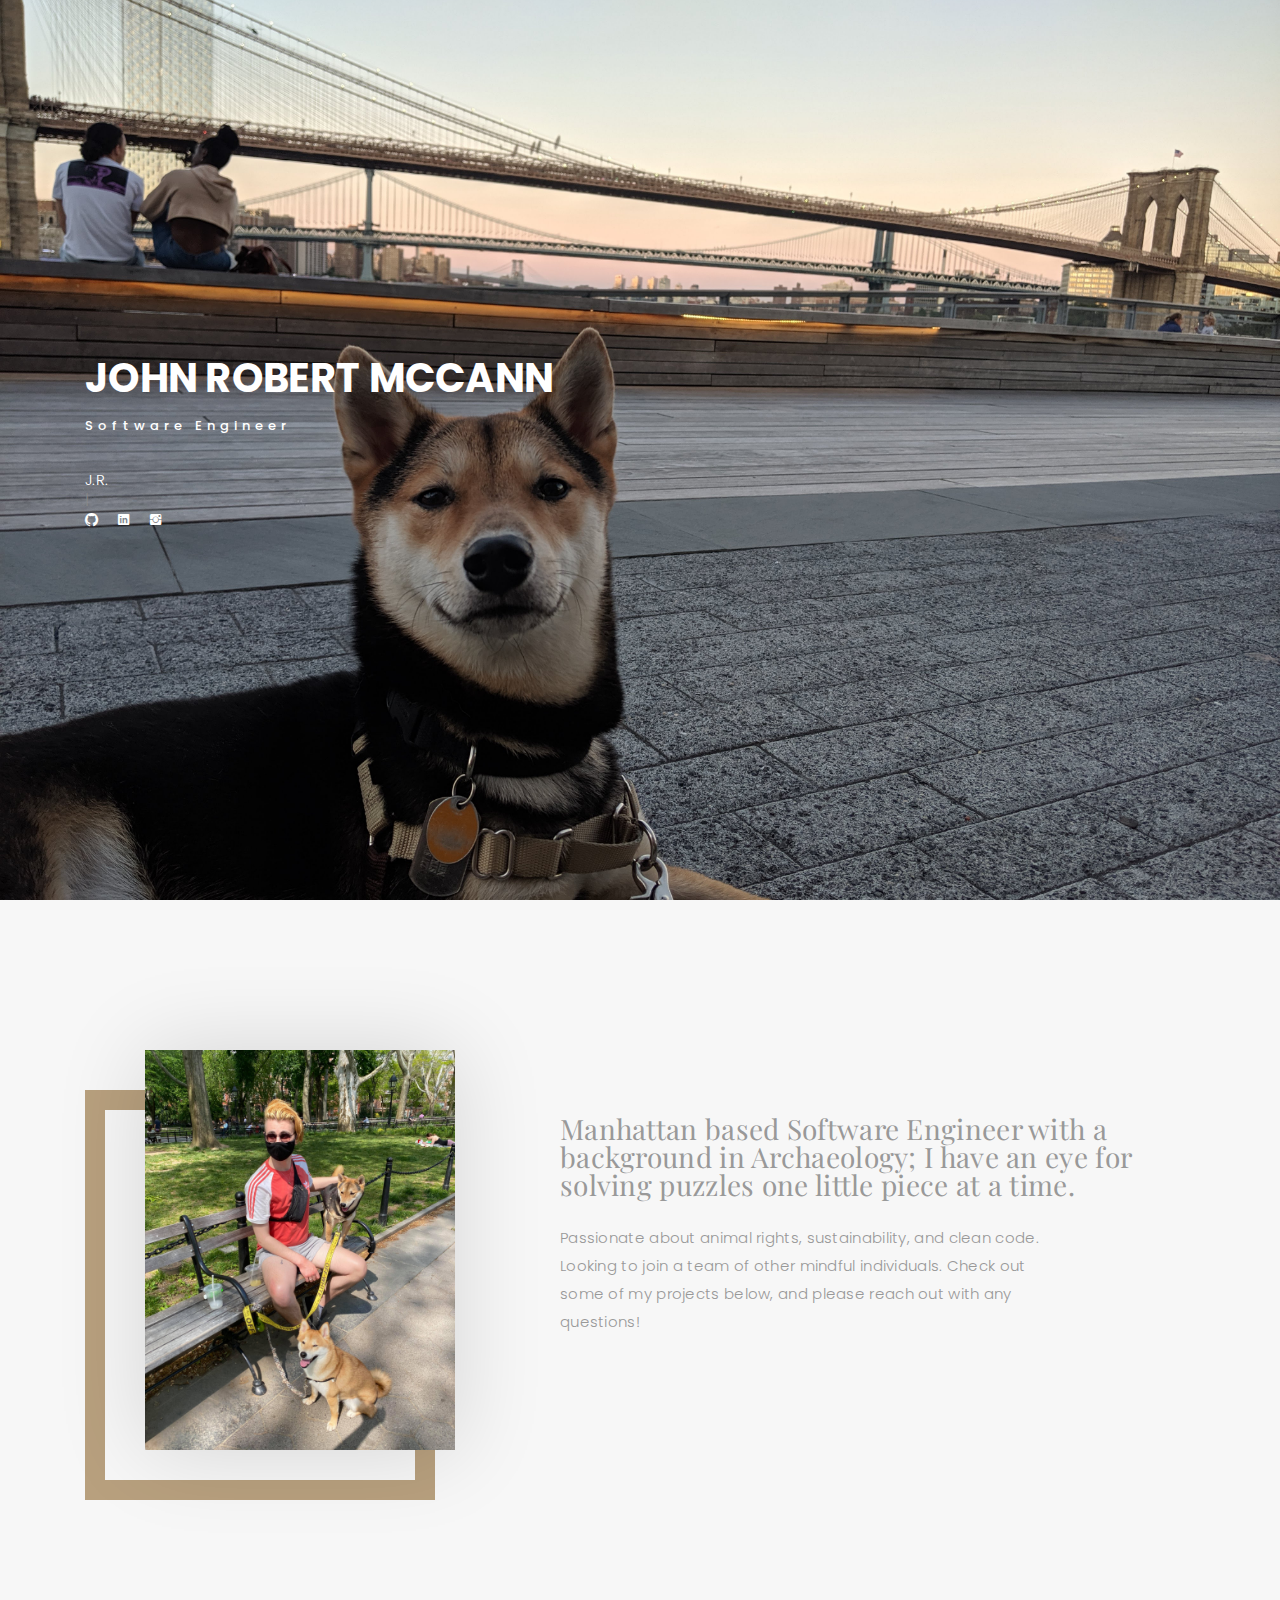
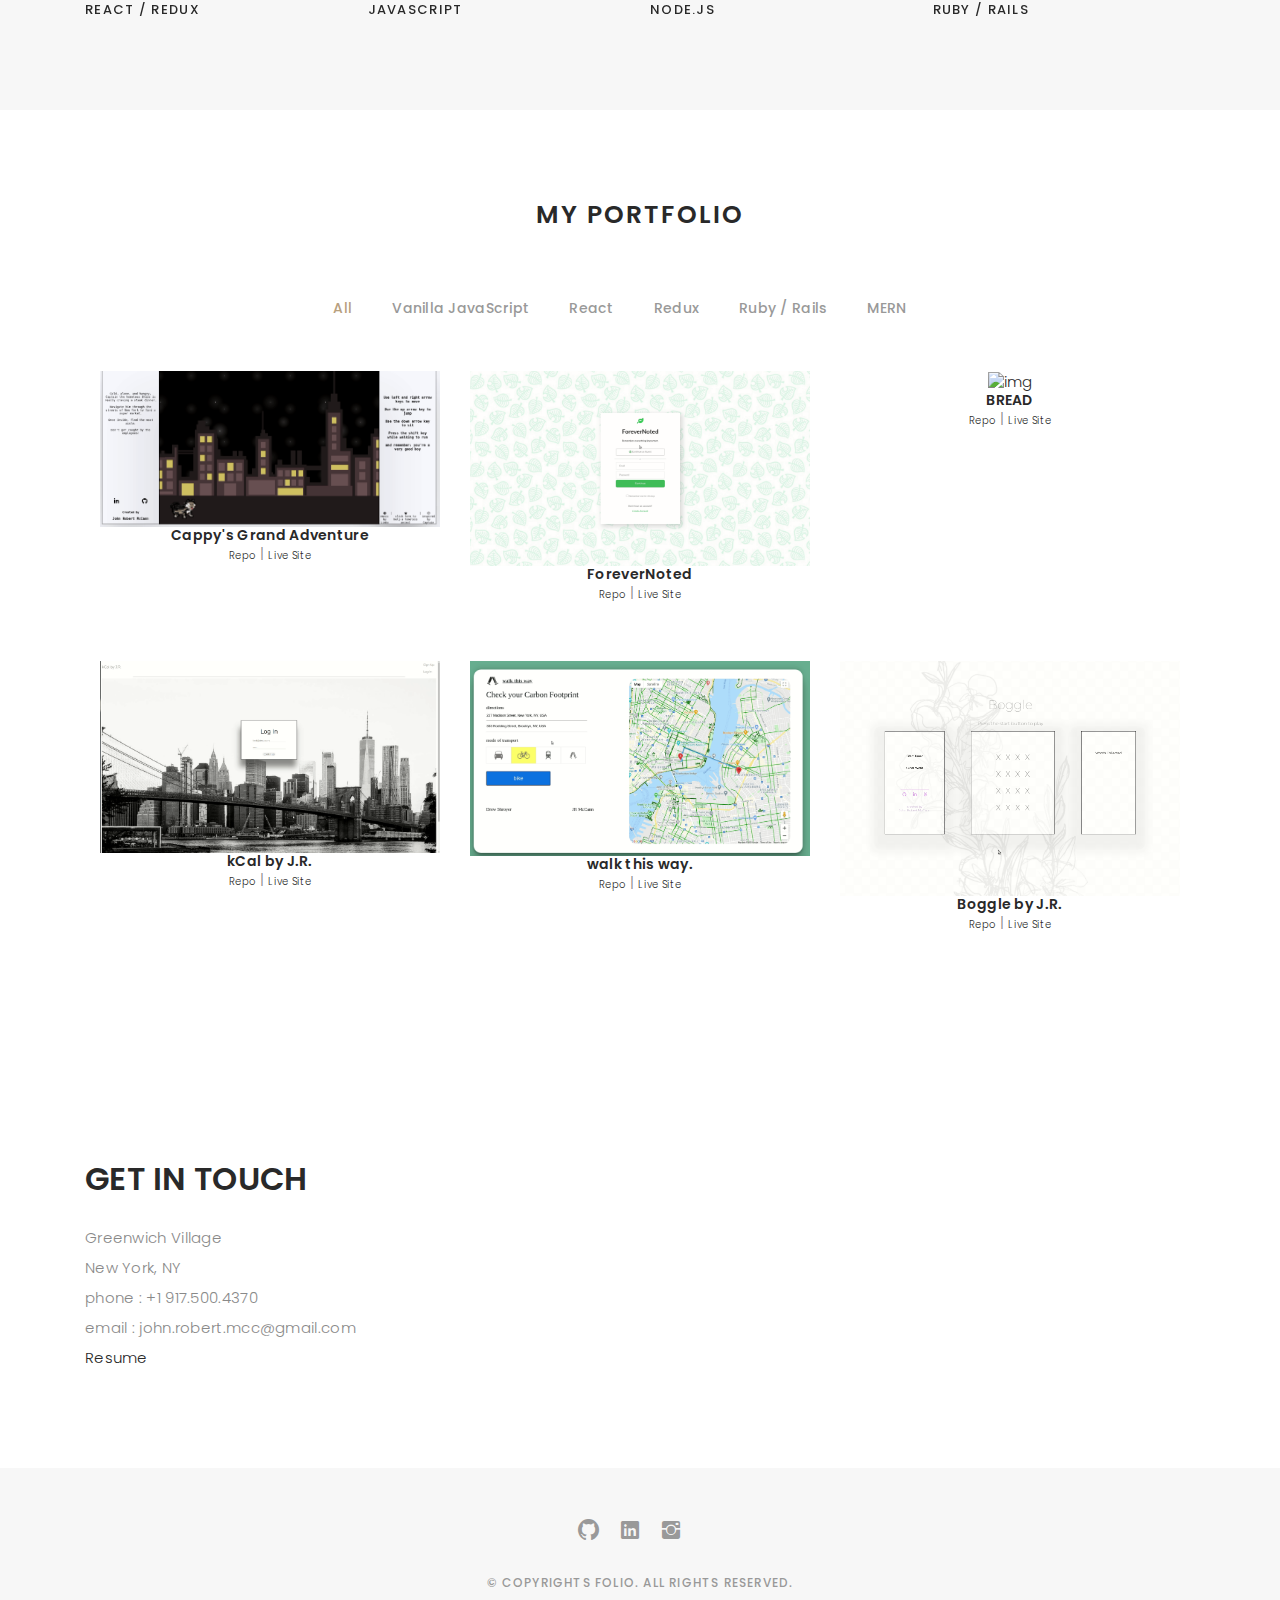
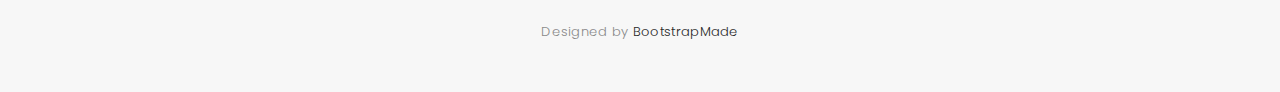
==== index.html @ af9687c6 "new resume again" ====
<!DOCTYPE html>
<html lang="en">

<head>
  <!-- meta -->
  <meta charset="utf-8">
  <meta content="width=device-width, initial-scale=1.0" name="viewport">

  <title>J.R. McCann</title>
  <meta content="Manhattan based, Full Stack Engineer with a background in archaeology" name="description">
  <meta content="John Robert McCann" name="title">

  <!-- Google Fonts -->
  <link href="https://fonts.googleapis.com/css?family=Poppins:300,300i,400,400i,500,500i,600,600i,700,700i|Playfair+Display:400,400i,700,700i,900,900i" rel="stylesheet">

  <!-- Bootstrap CSS File -->
  <link href="lib/bootstrap/css/bootstrap.min.css" rel="stylesheet">

  <!-- Libraries CSS Files -->
  <link href="lib/ionicons/css/ionicons.min.css" rel="stylesheet">
  <link href="lib/owlcarousel/assets/owl.carousel.min.css" rel="stylesheet">
  <link href="lib/magnific-popup/magnific-popup.css" rel="stylesheet">
  <link href="lib/hover/hover.min.css" rel="stylesheet">
  <script src="https://kit.fontawesome.com/92fff4274c.js" crossorigin="anonymous"></script>

  <!-- Main Stylesheet File -->
  <link href="css/style.css" rel="stylesheet">

  <!-- Responsive css -->
  <link href="css/responsive.css" rel="stylesheet">

  <!-- Favicon -->
  <link rel="shortcut icon" href="images/favicon-32x32.png">

  <!-- Global site tag (gtag.js) - Google Analytics -->
  <script async src="https://www.googletagmanager.com/gtag/js?id=G-4WLWGHV4LM"></script>
  <script>
    window.dataLayer = window.dataLayer || [];
    function gtag() { dataLayer.push(arguments); }
    gtag('js', new Date());

    gtag('config', 'G-4WLWGHV4LM');
  </script>

  <!-- =======================================================
    Theme Name: Folio
    Theme URL: https://bootstrapmade.com/folio-bootstrap-portfolio-template/
    Author: BootstrapMade.com
    Author URL: https://bootstrapmade.com
  ======================================================= -->
</head>

<body>

  <!-- start section navbar -->
  <nav id="main-nav">
    <div class="row">
      <div class="container">

        <div class="logo">
          <a href="index.html"><img src='images/biglogo.png' alt="logo"></a>
        </div>

        <div class="responsive"><i data-icon="m" class="ion-navicon-round"></i></div>

        <ul class="nav-menu list-unstyled">
          <li><a href="#header" class="smoothScroll">Home</a></li>
          <li><a href="#about" class="smoothScroll">About</a></li>
          <li><a href="#portfolio" class="smoothScroll">Portfolio</a></li>
          <!-- <li><a href="#journal" class="smoothScroll">Blog</a></li> -->
          <li><a href="#contact" class="smoothScroll">Contact</a></li>
        </ul>

      </div>
    </div>
  </nav>
  <!-- End section navbar -->


  <!-- start section header -->
  <div id="header" class="home">

    <div class="container">
      <div class="header-content">
        <h1>John Robert McCann </h1>
        <p>Software Engineer </p>
        <span class="typed"></span>

        <ul class="list-unstyled list-social">
          <li><a href="https://github.com/johnrobertmcc" target=_blank><i class="ionicons ion-social-github"></i></a></li>
          <li><a href="https://www.linkedin.com/in/jrmcc/" target='_blank'><i class="ionicons ion-social-linkedin"></i></a></li>
          <li><a href="https://angel.co/u/john-robert-mccann" target='_blank'><i class="fab fa-angellist"></i></a></li>
          <li><a href="https://www.instagram.com/john.robert.mcc/?hl=en" target='_blank'><i class="ion-social-instagram"></i></a></li>
        </ul>
      </div>
    </div>
  </div>
  <!-- End section header -->


  <!-- start section about us -->
  <div id="about" class="paddsection">
    <div class="container">
      <div class="row justify-content-between">

        <div class="col-lg-4 ">
          <div class="div-img-bg">
            <div class="about-img">
              <img src="images/me_dogs.jpg" class="img-responsive" alt="me">
            </div>
          </div>
        </div>

        <div class="col-lg-7">
          <div class="about-descr">

            <p class="p-heading">Manhattan based Software Engineer with a background in Archaeology; I have an eye for solving puzzles one little piece at a time.</p>
            <p class="separator">Passionate about animal rights, sustainability, and clean code. Looking to join a team of other mindful individuals. Check out some of my projects below, and please reach out with any questions! </p>

          </div>

        </div>
      </div>
    </div>
  </div>
  <!-- end section about us -->


  <!-- start section services -->
  <div id="services">
    <div class="container">

        <div class="services-carousel owl-theme">

          <div class="services-block">

            <i class="fab fa-react"></i>
            <span>React / Redux</span>

          </div>

          <div class="services-block">
          
            <i class="fab fa-js-square"></i>
            <span>JavaScript</span>
          
          </div>
          
          <div class="services-block">
            
            <i class="fab fa-node-js"></i>
            <span>node.js</span>
            
          </div>
          

          <div class="services-block">

            <i class="fas fa-gem"></i>
            <span>Ruby / Rails</span>

          </div>
          

          <div class="services-block">

            <i class="fab fa-html5"></i>
            <span>HTML5</span>

          </div>
          <div class="services-block">

            <i class="fab fa-css3"></i>
            <span>CSS3</span>

          </div>
          <div class="services-block">

            <i class="fas fa-database"></i>
            <span>SQL</span>

          </div>

        </div>

    </div>

  </div>
  <!-- end section services -->


  <!-- start section portfolio -->
  <div id="portfolio" class="text-center paddsection">

    <div class="container">
      <div class="section-title text-center">
        <h2>My Portfolio</h2>
      </div>
    </div>

    <div class="container">
      <div class="row">
        <div class="col-md-12">

          <div class="portfolio-list">

            <ul class="nav list-unstyled" id="portfolio-flters">
              <li class="filter filter-active" data-filter=".all">all</li>
              <li class="filter" data-filter=".javascript">Vanilla JavaScript</li>
              <li class="filter" data-filter=".react">React </li>
              <li class="filter" data-filter=".redux">Redux </li>
              <li class="filter" data-filter=".ruby">Ruby / Rails</li>
              <li class="filter" data-filter=".MERN">MERN</li>
            </ul>

          </div>

          <div class="portfolio-container">

            <div class="col-lg-4 col-md-6 portfolio-thumbnail all javascript">
              <a target='_blank' href="https://johnrobertmcc.github.io/Cappy-s-Grand-Adventure/">
                <img src="images/portfolio/meta-tag.gif" alt="img">
                <h4>Cappy's Grand Adventure</h4>
              </a>
                <a class="repo" target='_blank' href="https://github.com/johnrobertmcc/Cappy-s-Grand-Adventure">Repo</a> | <a class="repo" target='_blank' href="https://johnrobertmcc.github.io/Cappy-s-Grand-Adventure/">Live Site</a>
            </div>

            <div class="col-lg-4 col-md-6 portfolio-thumbnail all react redux ruby rails">
              <a target='_blank' href="https://forevernoted.herokuapp.com/#/">
                <img src="images/portfolio/new.gif"  alt="img">
                <h4>ForeverNoted</h4>
              </a>
                <a class="repo" target='_blank' href="https://github.com/johnrobertmcc/ForeverNoted">Repo</a> | <a target='_blank' class="repo" href="https://forevernoted.herokuapp.com/#/">Live Site</a>

            </div>

            <div class="col-lg-4 col-md-6 portfolio-thumbnail all MERN react">
              <a target='_blank' href="http://mongo-bread.herokuapp.com/">
                <img src="images/portfolio/bread.gif" alt="img">
                <h4>BREAD</h4>
              </a>
              <a target='_blank' class="repo" href="https://github.com/johnrobertmcc/bread">Repo</a> | <a class="repo" target='_blank' href="http://mongo-bread.herokuapp.com/">Live Site</a>

            </div>
            <div class="col-lg-4 col-md-6 portfolio-thumbnail all ruby react redux">
              <a target='_blank' href="http://kcalbyjr.herokuapp.com/">
                <img src="images/portfolio/kcal-intro.gif" alt="img">
                <h4>kCal by J.R.</h4>
              </a>
                <a target='_blank' class="repo" href=https://github.com/johnrobertmcc/kCal-by-J.R.>Repo</a> | <a class="repo" target='_blank' href="http://kcalbyjr.herokuapp.com/">Live Site</a>

            </div>
            <div class="col-lg-4 col-md-6 portfolio-thumbnail all react javascript">
              <a target='_blank' href="https://johnrobertmcc.github.io/walk-this-way/">
                <img src="images/portfolio/wtw2.gif" alt="img">
                <h4>walk this way.</h4>
              </a>
                <a target='_blank' class="repo" href="https://github.com/johnrobertmcc/walk-this-way">Repo</a> | <a class="repo" target='_blank' href="https://johnrobertmcc.github.io/walk-this-way/">Live Site</a>
            </div>

            <div class="col-lg-4 col-md-6 portfolio-thumbnail all react javascript">
              <a target='_blank' href="https://johnrobertmcc.github.io/boggle/">
                <img src="images/portfolio/boggle-demo2.gif" alt="img">
                <h4>Boggle by J.R.</h4>
              </a>
                <a target='_blank' class="repo" href="https://github.com/johnrobertmcc/boggle">Repo</a> | <a class="repo" target='_blank' href="https://johnrobertmcc.github.io/boggle/">Live Site</a>
            </div>

          </div>
        </div>
      </div>
    </div>

  </div>
  <!-- End section portfolio -->


  <!-- start section journal -->
  <!-- <div id="journal" class="text-left paddsection">

    <div class="container">
      <div class="section-title text-center">
        <h2>journal</h2>
      </div>
    </div>

    <div class="container">
      <div class="journal-block">
        <div class="row">

          <div class="col-lg-4 col-md-6">
            <div class="journal-info">

              <a href="blog-single.html"><img src="images/blog-post-1.jpg" class="img-responsive" alt="img"></a>

              <div class="journal-txt">

                <h4><a href="blog-single.html">SO LETS MAKE THE MOST IS BEAUTIFUL</a></h4>
                <p class="separator">To an English person, it will seem like simplified English
                </p>

              </div>

            </div>
          </div>

          <div class="col-lg-4 col-md-6">
            <div class="journal-info">

              <a href="blog-single.html"><img src="images/blog-post-2.jpg" class="img-responsive" alt="img"></a>

              <div class="journal-txt">

                <h4><a href="#blog-single.html">WE'RE GONA MAKE DREAMS COMES</a></h4>
                <p class="separator">To an English person, it will seem like simplified English
                </p>

              </div>

            </div>
          </div>

          <div class="col-lg-4 col-md-6">
            <div class="journal-info">

              <a href="blog-single.html"><img src="images/blog-post-3.jpg" class="img-responsive" alt="img"></a>

              <div class="journal-txt">

                <h4><a href="blog-single.html">NEW LIFE CIVILIZATIONS TO BOLDLY</a></h4>
                <p class="separator">To an English person, it will seem like simplified English
                </p>

              </div>

            </div>
          </div>

        </div>
      </div>
    </div>

  </div> -->
  <!-- End section journal -->


  <!-- start sectoion contact -->
  <div id="contact" class="paddsection">
    <div class="container">
      <div class="contact-block1">
        <div class="row">

          <div class="col-lg-6">
            <div class="contact-contact">

              <h2 class="mb-30">GET IN TOUCH</h2>

              <ul class="contact-details">
                <li><span>Greenwich Village</span></li>
                <li><span>New York, NY</span></li>
                <li><span> phone : +1 917.500.4370</span></li>
                <li><span>email : john.robert.mcc@gmail.com</span></li>
                <li><span><a href="https://drive.google.com/file/d/1gi-NU75xBGokSfIlVPMR6xCyZhouJwcJ/view?usp=sharing" target="_blank">Resume</a></span></li>
              </ul>

            </div>
          </div>

          <!-- <div class="col-lg-6">
            <form action="" method="post" role="form" class="contactForm">
              <div class="row">

                <div id="sendmessage">Your message has been sent. Thank you!</div>
                <div id="errormessage"></div>

                <div class="col-lg-6">
                  <div class="form-group contact-block1">
                    <input type="text" name="name" class="form-control" id="name" placeholder="Your Name" data-rule="minlen:4" data-msg="Please enter at least 4 chars" />
                    <div class="validation"></div>
                  </div>
                </div>

                <div class="col-lg-6">
                  <div class="form-group">
                    <input type="email" class="form-control" name="email" id="email" placeholder="Your Email" data-rule="email" data-msg="Please enter a valid email" />
                    <div class="validation"></div>
                  </div>
                </div>

                <div class="col-lg-12">
                  <div class="form-group">
                    <input type="text" class="form-control" name="subject" id="subject" placeholder="Subject" data-rule="minlen:4" data-msg="Please enter at least 8 chars of subject" />
                    <div class="validation"></div>
                  </div>
                </div>

                <div class="col-lg-12">
                  <div class="form-group">
                    <textarea class="form-control" name="message" rows="12" data-rule="required" data-msg="Please write something for us" placeholder="Message"></textarea>
                    <div class="validation"></div>
                  </div>
                </div>

                <div class="col-lg-12">
                  <input type="submit" class="btn btn-defeault btn-send" value="Send message">
                </div> -->

              </div>
            </form>
          </div>
        </div>
      </div>
    </div>
  </div>
  <!-- start sectoion contact -->


  <!-- start section footer -->
  <div id="footer" class="text-center">
    <div class="container">
      <div class="socials-media text-center">

        <ul class="list-unstyled">
      <li><a href="https://github.com/johnrobertmcc" target=_blank><i class="ionicons ion-social-github"></i></a></li>
      <li><a href="https://www.linkedin.com/in/jrmcc/" target='_blank'><i class="ionicons ion-social-linkedin"></i></a></li>
      <li><a href="https://angel.co/u/john-robert-mccann" target='_blank'><i class="fab fa-angellist"></i></a></li>
      <li><a href="https://www.instagram.com/john.robert.mcc/?hl=en" target='_blank'><i class="ion-social-instagram"></i></a>
      </li>
        </ul>

      </div>

      <p>&copy; Copyrights Folio. All rights reserved.</p>

      <div class="credits">
        <!--
          All the links in the footer should remain intact.
          You can delete the links only if you purchased the pro version.
          Licensing information: https://bootstrapmade.com/license/
          Purchase the pro version with working PHP/AJAX contact form: https://bootstrapmade.com/buy/?theme=Folio
        -->
        Designed by <a href="https://bootstrapmade.com/">BootstrapMade</a>
      </div>

    </div>
  </div>
  <!-- End section footer -->

  <!-- JavaScript Libraries -->
  <script src="lib/jquery/jquery.min.js"></script>
  <script src="lib/jquery/jquery-migrate.min.js"></script>
  <script src="lib/bootstrap/js/bootstrap.bundle.min.js"></script>
  <script src="lib/typed/typed.js"></script>
  <script src="lib/owlcarousel/owl.carousel.min.js"></script>
  <script src="lib/magnific-popup/magnific-popup.min.js"></script>
  <script src="lib/isotope/isotope.pkgd.min.js"></script>

  <!-- Contact Form JavaScript File -->
  <script src="contactform/contactform.js"></script>

  <!-- Template Main Javascript File -->
  <script src="js/main.js"></script>

</body>

</html>
---- css/style.css ----
/*
  Theme Name: Folio
  Theme URL: https://bootstrapmade.com/folio-bootstrap-portfolio-template/
  Author: BootstrapMade.com
  Author URL: https://bootstrapmade.com
*/

/*  General Styling
/*-----------------------------------------------------------------------------------*/

body {
  background: #ffffff;
  color: #898989;
  font-family: 'Poppins', helvetica;
  font-size: 15px;
  font-weight: 300;
  line-height: 20px;
  letter-spacing: 0.02em;
  overflow-x: hidden;
  margin: 0 auto;
  padding: 0;
  -moz-box-sizing: border-box;
  -ms-box-sizing: border-box;
  -o-box-sizing: border-box;
  -webkit-box-sizing: border-box;
  box-sizing: border-box;
}

h1, h2, h3, h4, h5, h6 {
  margin: 0;
}

h2 {
  color: #292929;
  font-weight: 600;
}

h4 {
  color: #292929;
  font-size: 14px;
  font-weight: 600;
}

a {
  color: #292929;
  text-decoration: none !important;
  -moz-transition: all 0.5s ease-in-out 0s;
  -ms-transition: all 0.5s ease-in-out 0s;
  -o-transition: all 0.5s ease-in-out 0s;
  -webkit-transition: all 0.5s ease-in-out 0s;
  transition: all 0.5s ease-in-out 0s;
}

a:hover {
  -moz-transition: all 0.5s ease-in-out 0s;
  -ms-transition: all 0.5s ease-in-out 0s;
  -o-transition: all 0.5s ease-in-out 0s;
  -webkit-transition: all 0.5s ease-in-out 0s;
  transition: all 0.5s ease-in-out 0s;
}

a:hover, a:focus {
  color: #b8a07e;
  text-decoration: underline;
}

nav ul li a {
  padding: 2px 0 0 0;
  position: relative;
  display: block;
  font-size: 12px;
  color: #999999;
  letter-spacing: 0.1em;
  font-weight: 500;
  line-height: 14px;
  text-transform: uppercase;
  -moz-transition: all 0.5s ease-in-out 0s;
  -ms-transition: all 0.5s ease-in-out 0s;
  -o-transition: all 0.5s ease-in-out 0s;
  -webkit-transition: all 0.5s ease-in-out 0s;
  transition: all 0.5s ease-in-out 0s;
}

p {
  margin: 25px 0;
  padding: 0;
  font-size: 15px;
  color: #999999;
  line-height: 28px;
}

::-moz-selection {
  background: #b8a07e;
  color: #fff;
}

::selection {
  background: #b8a07e;
  color: #fff;
}

.btn {
  background: #333;
  border: medium none;
  border-radius: 0;
  color: #fff;
  font-size: 12px;
  height: 50px;
  line-height: 50px;
  padding: 0 30px;
  text-transform: uppercase;
}

.btn:hover, .btn:focus {
  color: #fff;
}

.padDiv {
  padding: 30px 20px;
}

.section-title {
  margin-bottom: 70px;
}

.section-title h2 {
  font-size: 25px;
  letter-spacing: 2px;
  text-transform: uppercase;
}

.form-control {
  background-color: transparent;
  border: 1px solid #999;
  border-radius: 0;
  color: #999999;
  font-size: 12px;
  font-weight: 500;
  height: 50px;
  letter-spacing: 0.1em;
  padding-left: 10px;
  margin: 0 0 25px 0;
  line-height: 14px;
  text-transform: uppercase;
}

.form-control:focus {
  box-shadow: none;
  outline: 0 none;
}

.paddsection {
  padding-top: 90px;
  padding-bottom: 90px;
}

.paddsections {
  padding-top: 90px;
  padding-bottom: 90px !important;
}

.hvr-shutter-in-horizontal::before {
  background: #333;
}

.hvr-shutter-in-horizontal:hover {
  background: #b8a07e;
}

.mb-30 {
  margin-bottom: 30px;
}

/*-----------------------------------------------------------------------------------*/
/*  Navbar Top
/*-----------------------------------------------------------------------------------*/

nav {
  position: fixed;
  background: #fff;
  z-index: 1000;
  width: 100%;
  padding: 20px;
  display: none;
  -webkit-box-shadow: 0px 2px 92px 0px rgba(0, 0, 0, 0.18);
  -moz-box-shadow: 0px 2px 92px 0px rgba(0, 0, 0, 0.18);
  box-shadow: 0px 2px 92px 0px rgba(0, 0, 0, 0.18);
}

.nav-menu {
  float: right;
  line-height: 32px;
  margin-bottom: 0;
  padding-top: 16px;
}

nav ul li {
  float: left;
  margin-right: 15px;
  font-family: 'Poppins', sans-serif;
  font-size: 14px;
  margin-left: 40px;
}

nav ul li a {
  padding: 2px 0 0 0;
  position: relative;
  display: block;
  font-size: 14px;
  color: #999999;
  font-family: 'Poppins', helvetica;
  font-weight: 500;
  line-height: 16px;
  text-transform: uppercase;
  letter-spacing: 0.02em;
  text-transform: capitalize;
}

.logo {
  float: left;
}

.logo img {
  width: 50px;
  height: 50px;
}

.responsive {
  display: none;
  font-size: 23px;
}

.active {
  color: #afafaf;
}

/*----------------------------------------------------------------------------------*/
/*  Header
/*-----------------------------------------------------------------------------------*/

#header {
  background: url("../images/bridge2.jpg") repeat scroll center center / cover;
  height: 100vh;
  width: 100%;
}


#header .header-content {
  height: 100vh;
  text-align: left;
  width: 100%;
  display: flex;
  justify-content: center;
  flex-direction: column;
}

.header-content h1 {
  font-size: 40px;
  font-weight: 700;
  margin-bottom: 10px;
  text-transform: uppercase;
  color: #fff;
}

.header-content p {
  font-size: 13px;
  letter-spacing: 5px;
  margin-top: 0;
  margin-bottom: 30px;
  text-transform: capitalize;
  color: #fff;
  font-weight: 500;
}

.header-content .list-social li {
  float: left;
  margin-right: 20px;
}

.header-content .list-social li i {
  color: #fff;
  font-size: 15px;
}

/*-----------------------------------------------------------------------------------*/
/*  Aout-us
/*-----------------------------------------------------------------------------------*/

#about {
  width: 100%;
  height: auto;
  background: #f7f7f7;
  padding-top: 190px;
}

#about .div-img-bg {
  padding-bottom: 30px;
  border: 20px solid #b8a07e;
}

#about .div-img-bg .about-img img {
  width: 100%;
  box-shadow: 0px 0px 85px 0px rgba(0, 0, 0, 0.14);
  margin-top: -60px;
  margin-left: 40px;
  height: 400px;
  object-fit: cover;
}

#about .about-descr .p-heading {
  font-family: 'Playfair Display', serif;
  font-size: 28px;
  text-align: left;
}

#about .about-descr .separator {
  max-width: 80%;
  margin-bottom: 0;
  text-align: left;
}

/*-----------------------------------------------------------------------------------*/
/*   Services
/*-----------------------------------------------------------------------------------*/

#services {
  background: #f7f7f7;
  position: relative;
  padding-bottom: 80px;
}

.typed{
  color:white;
}

.owl-item {
  float: left;
}

.owl-dots{
  display:none;
}

.services-block span {
  margin: 10px 0;
  position: relative;
  font-size: 13px;
  color: #292929;
  letter-spacing: 0.1em;
  font-weight: 500;
  text-transform: uppercase;
  display: block;
  text-align:left;
}

.services-block .separator {
  margin: 0;
  font-size: 13px;
  line-height: 22px;
}

.services-block i {
  font-size: 44px;
  color: #b8a07e;
  line-height: 44px;
  display:flex;
  justify-content:flex-start;
  /* text-align:center; */
}


.services-carousel  .owl-stage-outer {
  overflow: hidden;
}

.services-carousel .owl-dots {
  margin-top: 5px;
  text-align: center;
}

.services-carousel .owl-dot {
  display: inline-block;
  margin: 0 5px;
  width: 12px !important;
  height: 12px !important;
  border-radius: 50%;
  border: 0;
  padding: 0 !important;
  background-color: #ddd;
  cursor: pointer;
}

.services-carousel .owl-dot.active {
  background-color: #b8a07e;
}

.owl-nav {
  display: none;
}


/*-----------------------------------------------------------------------------------*/
/*  Portfolio
/*-----------------------------------------------------------------------------------*/

#portfolio {
  position: relative;
  padding-bottom: 50px;
}

#portfolio .portfolio-list {
  margin-bottom: 50px;
}

#portfolio .portfolio-list .nav {
  display: inline-block;
  margin: 0;
}

#portfolio .portfolio-list .nav li {
  margin: 0 40px 0 0;
  float: left;
  font-size: 14px;
  color: #999999;
  line-height: 16px;
  cursor: pointer;
  font-family: 'Poppins', helvetica;
  font-weight: 500;
  letter-spacing: 0.02em;
  text-transform: capitalize;
  -moz-transition: all 0.5s ease-in-out 0s;
  -ms-transition: all 0.5s ease-in-out 0s;
  -o-transition: all 0.5s ease-in-out 0s;
  -webkit-transition: all 0.5s ease-in-out 0s;
  transition: all 0.5s ease-in-out 0s;
}

#portfolio .portfolio-list .nav li:hover, #portfolio .portfolio-list .nav li.filter-active  {
  color: #b8a07e;
  -moz-transition: all 0.5s ease-in-out 0s;
  -ms-transition: all 0.5s ease-in-out 0s;
  -o-transition: all 0.5s ease-in-out 0s;
  -webkit-transition: all 0.5s ease-in-out 0s;
  transition: all 0.5s ease-in-out 0s;
}

#portfolio .portfolio-container {
  display: inline-block;
  margin-bottom: 50px;
  width: 100%;
}

.portfolio-thumbnail {
  margin-bottom: 30px;
  overflow: hidden;
  min-height: 260px;
}

.portfolio-thumbnail img {
  max-width: 100%;
}

/*-----------------------------------------------------------------------------------*/
/*  Journal
/*-----------------------------------------------------------------------------------*/

#journal,  #journal-blog {
  height: auto;
  width: 100%;
  background: #f7f7f7;
  padding-bottom: 60px;
  position: relative;
}

#journal-blog {
  background: #fff;
  padding-bottom: 30px;
}

#journal .journal-block {
  display: inline-block;
  height: auto;
  width: 100%;
}

#journal .journal-block .journal-info {
  position: relative;
}

.journal-block .journal-info img {
  max-width: 100%;
}

.journal-block .journal-info .journal-txt {
  padding: 25px 0px;
  position: relative;
}

.journal-block .journal-info .journal-txt h4 a {
  display: block;
  font-size: 19px;
  line-height: 24px;
  margin: 0 0 13px 0;
  font-weight: 500;
  color: #292929;
  -moz-transition: all 0.5s ease-in-out 0s;
  -ms-transition: all 0.5s ease-in-out 0s;
  -o-transition: all 0.5s ease-in-out 0s;
  -webkit-transition: all 0.5s ease-in-out 0s;
  transition: all 0.5s ease-in-out 0s;
}

.journal-block .journal-info .journal-txt h4 a:hover {
  color: #b8a07e;
  -moz-transition: all 0.5s ease-in-out 0s;
  -ms-transition: all 0.5s ease-in-out 0s;
  -o-transition: all 0.5s ease-in-out 0s;
  -webkit-transition: all 0.5s ease-in-out 0s;
  transition: all 0.5s ease-in-out 0s;
}

.journal-block .journal-info .journal-txt p {
  margin: 0;
  font-size: 14px;
  line-height: 24px;
}

/*-----------------------------------------------------------------------------------*/
/*  Contact
/*-----------------------------------------------------------------------------------*/

#contact {
  height: auto;
  width: 100%;
}

.contact-details {
  list-style: none;
  margin: 0;
  padding: 0;
}

.contact-details li {
  padding-bottom: 10px;
}

#contact input, #contact textarea {
  width: 100%;
}


#contact  #sendmessage {
  color: #18d26e;
  border: 1px solid #18d26e;
  display: none;
  text-align: center;
  padding: 15px;
  font-weight: 600;
  margin: 15px;
}

#contact  #errormessage {
  color: red;
  display: none;
  border: 1px solid red;
  text-align: center;
  padding: 15px;
  font-weight: 600;
  margin: 15px;
}

#contact #sendmessage.show, #contact #errormessage.show, #contact .show {
  display: block;
}

#contact .validation {
  color: red;
  display: none;
  margin: 0 0 20px;
  font-weight: 400;
  font-size: 13px;
}

/*-----------------------------------------------------------------------------------*/
/*  Footer
/*-----------------------------------------------------------------------------------*/

#footer {
  background: #f7f7f7;
  padding-top: 50px;
  padding-bottom: 50px;
}

#footer .socials-media {
  width: 100%;
}

#footer .socials-media ul {
  display: inline-block;
  float: none;
  margin: 0 0 20px 0;
}

#footer .socials-media ul li {
  float: left;
  margin-left: 10px;
  margin-right: 10px;
}

#footer .socials-media ul li a {
  font-size: 24px;
  color: #999;
  letter-spacing: 0.1em;
  font-weight: 500;
  background: transparent;
  text-transform: uppercase;
  -moz-transition: all 0.5s ease-in-out 0s;
  -ms-transition: all 0.5s ease-in-out 0s;
  -o-transition: all 0.5s ease-in-out 0s;
  -webkit-transition: all 0.5s ease-in-out 0s;
  transition: all 0.5s ease-in-out 0s;
}

#footer .socials-media ul li a:hover {
  color: #b8a07e;
  -moz-transition: all 0.5s ease-in-out 0s;
  -ms-transition: all 0.5s ease-in-out 0s;
  -o-transition: all 0.5s ease-in-out 0s;
  -webkit-transition: all 0.5s ease-in-out 0s;
  transition: all 0.5s ease-in-out 0s;
}

#footer p {
  font-size: 12px;
  letter-spacing: 0.1em;
  font-weight: 500;
  margin-top: 0;
  text-transform: uppercase;
}

.credits {
  font-size: 13px;
}

.repo{
  font-size: 10px;
}
---- css/responsive.css ----
/** Width between 1200x to 0
 *  ~~~~~~~~~~~~~~~~~~~~~~~~~~~~~~~~~~~~
 */

@media (min-width: 1200px) {

}

/** Width between 992px to 1199px
 *  ~~~~~~~~~~~~~~~~~~~~~~~~~~~~~~~~~~~~
 */

@media (min-width: 992px) and (max-width: 1199px) {
  
}

/** Width between 768px to 991px
 *  ~~~~~~~~~~~~~~~~~~~~~~~~~~~~~~~~~~~~
 */

@media (min-width: 768px) and (max-width: 991px) {
  /* Navbar */
  nav {
    padding: 10px 15px;
  }
  .nav-menu {
    margin-top: 40px;
    display: none;
    float: none;
    width: 100%;
  }
  .nav-menu li {
    float: none;
    width: 100%;
    text-align: center;
    border-top: 1px solid #f7f7f7;
    line-height: 45px;
    margin-left: 0;
    padding-top: 10px;
    padding-bottom: 10px;
  }
  .responsive {
    float: right;
    padding-top: 15px;
    display: block;
  }
  /* About */
  .head-info .header-content .cmaster h1 {
    font-size: 32px;
  }
  #about .div-img-bg {
    padding: 0;
  }
  #about .div-img-bg .about-img img {
    margin-top: 0%;
    margin-left: calc(0% - 0px);
  }
  #about .about-descr .p-heading {
    font-size: 20px;
  }
  #about .about-descr .separator {
    max-width: 100%;
    margin-bottom: 0;
  }
  /* portfolio */
  #portfolio .portfolio-list .nav li {
    float: none;
    margin: 20px;
    display: inline-block;
  }
  /* journal */
  #journal .journal-block .journal-info {
    margin-bottom: 30px;
  }
  /* Contact */
  .contact-contact {
    margin-bottom: 30px;
  }
  /* Footer */
  #footer .socials-media ul li {
    margin-right: 0;
    margin-left: 0;
    float: none;
    display: inline-block;
  }
}

/** Width between 767px to 0
 *  ~~~~~~~~~~~~~~~~~~~~~~~~~~~~~~~~~~~~
 */

@media (max-width: 767px) {
  /* Navbar */
  nav {
    padding: 20px 15px;
  }
  .nav-menu {
    margin-top: 40px;
    display: none;
    float: none;
    width: 100%;
  }
  .nav-menu li {
    float: none;
    width: 100%;
    text-align: center;
    border-top: 1px solid #f7f7f7;
    line-height: 45px;
    margin-left: 0;
    padding-top: 10px;
    padding-bottom: 10px;
  }
  .responsive {
    float: right;
    padding-top: 15px;
    display: block;
  }
  /* About */
  .head-info .header-content h1 {
    font-size: 32px;
  }
  #about .div-img-bg {
    padding: 0;
  }
  #about .div-img-bg .about-img img {
    margin-top: 0%;
    margin-left: calc(0% - 0px);
  }
  #about .about-descr .p-heading {
    font-size: 20px;
  }
  #about .about-descr .separator {
    max-width: 100%;
    margin-bottom: 0;
  }
  /* portfolio */
  #portfolio .portfolio-list .nav li {
    float: none;
    margin: 20px;
    display: inline-block;
  }
  /* journal */
  #journal .journal-block .journal-info {
    margin-bottom: 30px;
  }
  /* Contact */
  .contact-contact {
    margin-bottom: 30px;
  }
  /* Footer */
  #footer .socials-media ul li {
    margin-right: 0;
    margin-left: 0;
    float: none;
    display: inline-block;
  }
}

/** Width between 600px to 0
 *  ~~~~~~~~~~~~~~~~~~~~~~~~~~~~~~~~~~~~
 */

@media (max-width: 600px) {
  /* Navbar */
  nav {
    padding: 20px 15px;
  }
  .nav-menu {
    margin-top: 40px;
    display: none;
    float: none;
    width: 100%;
  }
  .nav-menu li {
    float: none;
    width: 100%;
    text-align: center;
    border-top: 1px solid #f7f7f7;
    line-height: 45px;
    margin-left: 0;
    padding-top: 10px;
    padding-bottom: 10px;
  }
  .responsive {
    float: right;
    padding-top: 15px;
    display: block;
  }
  /* About */
  .head-info .header-content h1 {
    font-size: 32px;
  }
  #about .div-img-bg {
    padding: 0;
  }
  #about .div-img-bg .about-img img {
    margin-top: 0%;
    margin-left: calc(0% - 0px);
  }
  #about .about-descr .p-heading {
    font-size: 20px;
  }
  #about .about-descr .separator {
    max-width: 100%;
    margin-bottom: 0;
  }
  /* portfolio */
  #portfolio .portfolio-list .nav li {
    float: none;
    margin: 10px;
    display: inline-block;
  }
  /* journal */
  #journal .journal-block .journal-info {
    margin-bottom: 30px;
  }
  /* Contact */
  .contact-contact {
    margin-bottom: 30px;
  }
  /* Footer */
  #footer .socials-media ul li {
    margin-right: 0;
    margin-left: 0;
    float: none;
    display: inline-block;
  }
}

/** Width between 480px to 0
 *  ~~~~~~~~~~~~~~~~~~~~~~~~~~~~~~~~~~~~
 */

@media (max-width: 480px) {
  /* Navbar */
  nav {
    padding: 20px 15px;
  }
  .nav-menu {
    margin-top: 40px;
    display: none;
    float: none;
    width: 100%;
  }
  .nav-menu li {
    float: none;
    width: 100%;
    text-align: center;
    border-top: 1px solid #f7f7f7;
    line-height: 45px;
    margin-left: 0;
    padding-top: 10px;
    padding-bottom: 10px;
  }
  .responsive {
    float: right;
    padding-top: 15px;
    display: block;
  }
  /* About */
  .head-info .header-content h1 {
    font-size: 32px;
  }
  #about .div-img-bg {
    padding: 0;
  }
  #about .div-img-bg .about-img img {
    margin-top: 0%;
    margin-left: calc(0% - 0px);
  }
  #about .about-descr .p-heading {
    font-size: 20px;
  }
  #about .about-descr .separator {
    max-width: 100%;
    margin-bottom: 0;
  }
  /* portfolio */
  #portfolio .portfolio-list .nav li {
    float: none;
    margin: 20px;
  }
  /* journal */
  #journal .journal-block .journal-info {
    margin-bottom: 30px;
  }
  /* Contact */
  .contact-contact {
    margin-bottom: 30px;
  }
  /* Footer */
  #footer .socials-media ul li {
    margin-right: 0;
    margin-left: 0;
    float: none;
    display: inline-block;
  }
}

/** Width between 320px to 0
 *  ~~~~~~~~~~~~~~~~~~~~~~~~~~~~~~~~~~~~
 */

@media (max-width: 320px) {
  /* Navbar */
  nav {
    padding: 20px 15px;
  }
  .nav-menu {
    margin-top: 40px;
    display: none;
    float: none;
    width: 100%;
  }
  .nav-menu li {
    float: none;
    width: 100%;
    text-align: center;
    border-top: 1px solid #f7f7f7;
    line-height: 45px;
    margin-left: 0;
    padding-top: 10px;
    padding-bottom: 10px;
  }
  .responsive {
    float: right;
    padding-top: 15px;
    display: block;
  }
  /* About */
  .head-info .header-content h1 {
    font-size: 32px;
  }
  #about .div-img-bg {
    padding: 0;
  }
  #about .div-img-bg .about-img img {
    margin-top: 0%;
    margin-left: calc(0% - 0px);
  }
  #about .about-descr .p-heading {
    font-size: 20px;
  }
  #about .about-descr .separator {
    max-width: 100%;
    margin-bottom: 0;
  }
  /* portfolio */
  #portfolio .portfolio-list .nav li {
    float: none;
    margin: 20px;
  }
  /* journal */
  #journal .journal-block .journal-info {
    margin-bottom: 30px;
  }
  /* Contact */
  .contact-contact {
    margin-bottom: 30px;
  }
  /* Footer */
  #footer .socials-media ul li {
    margin-right: 0;
    margin-left: 0;
    float: none;
    display: inline-block;
  }
  /* Single page */
  .entry-comments-body span {
    display: inline-block;
    margin-right: 0;
  }
}
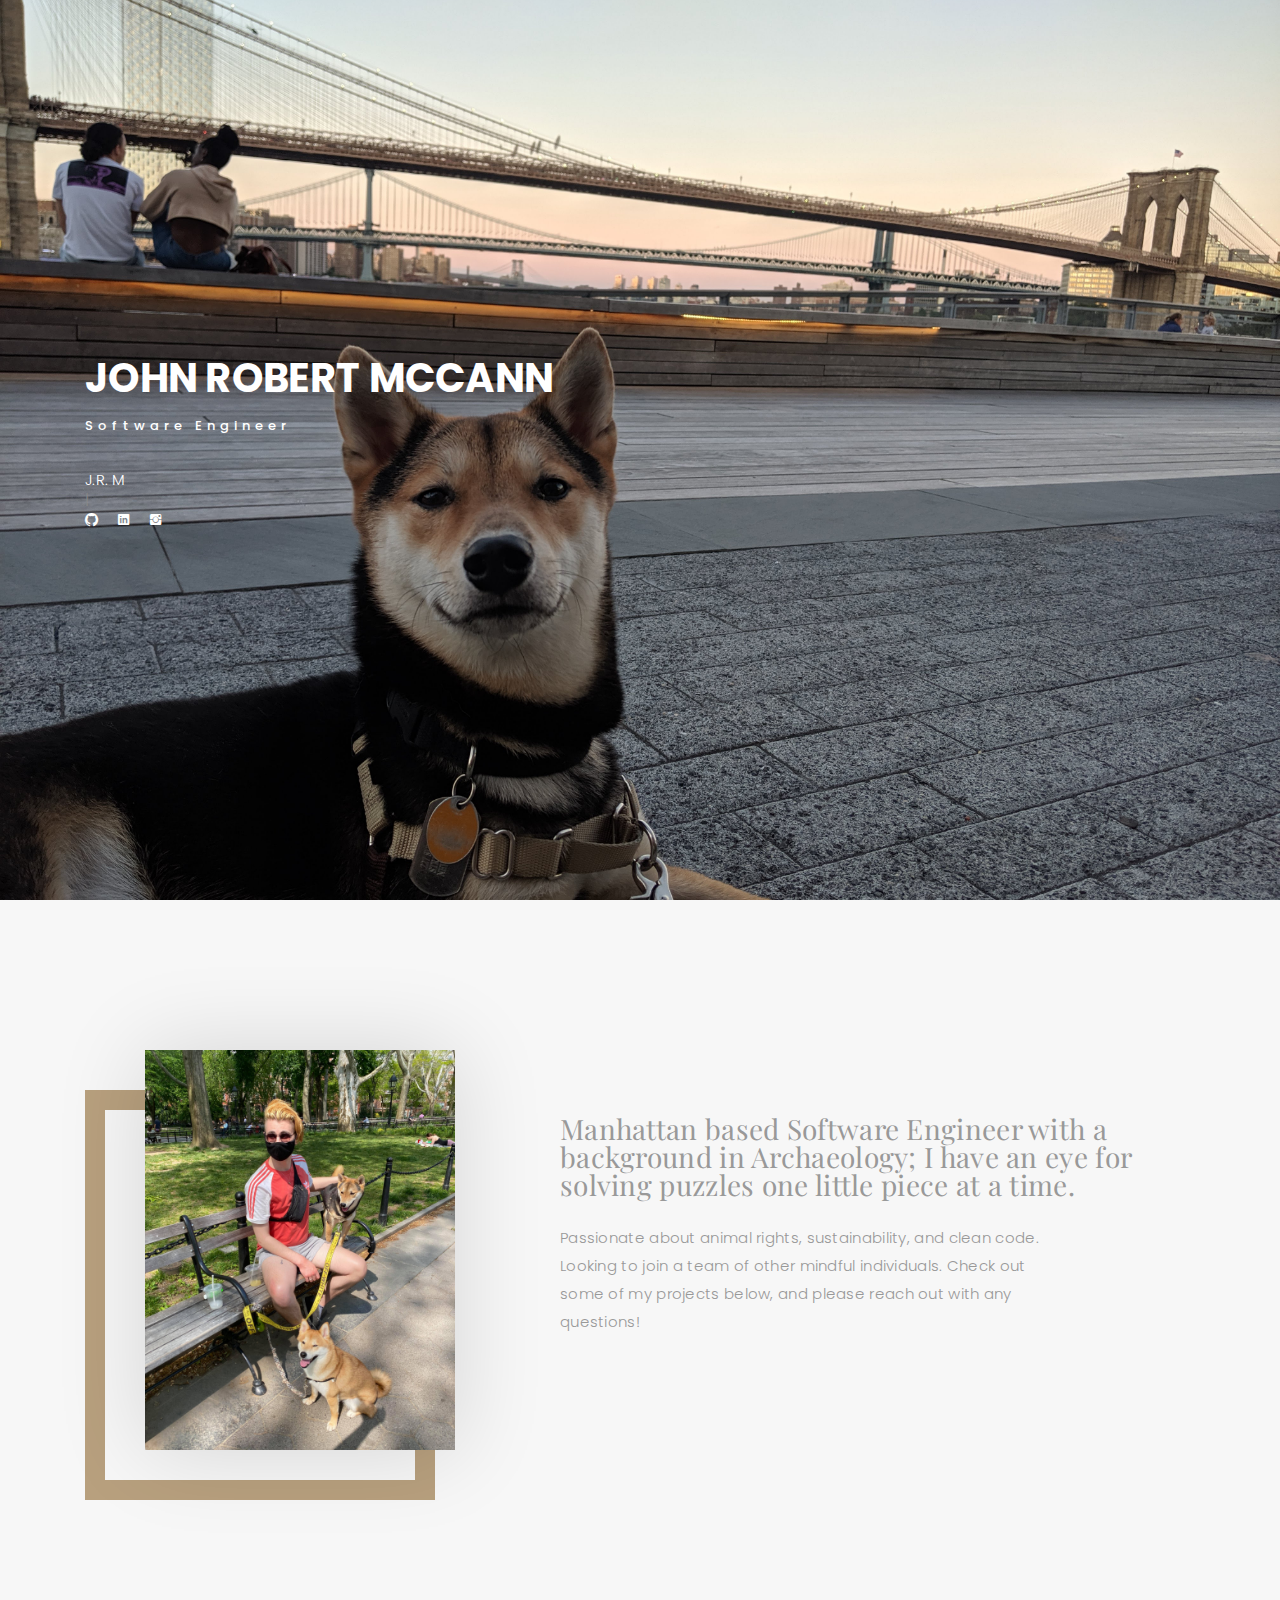
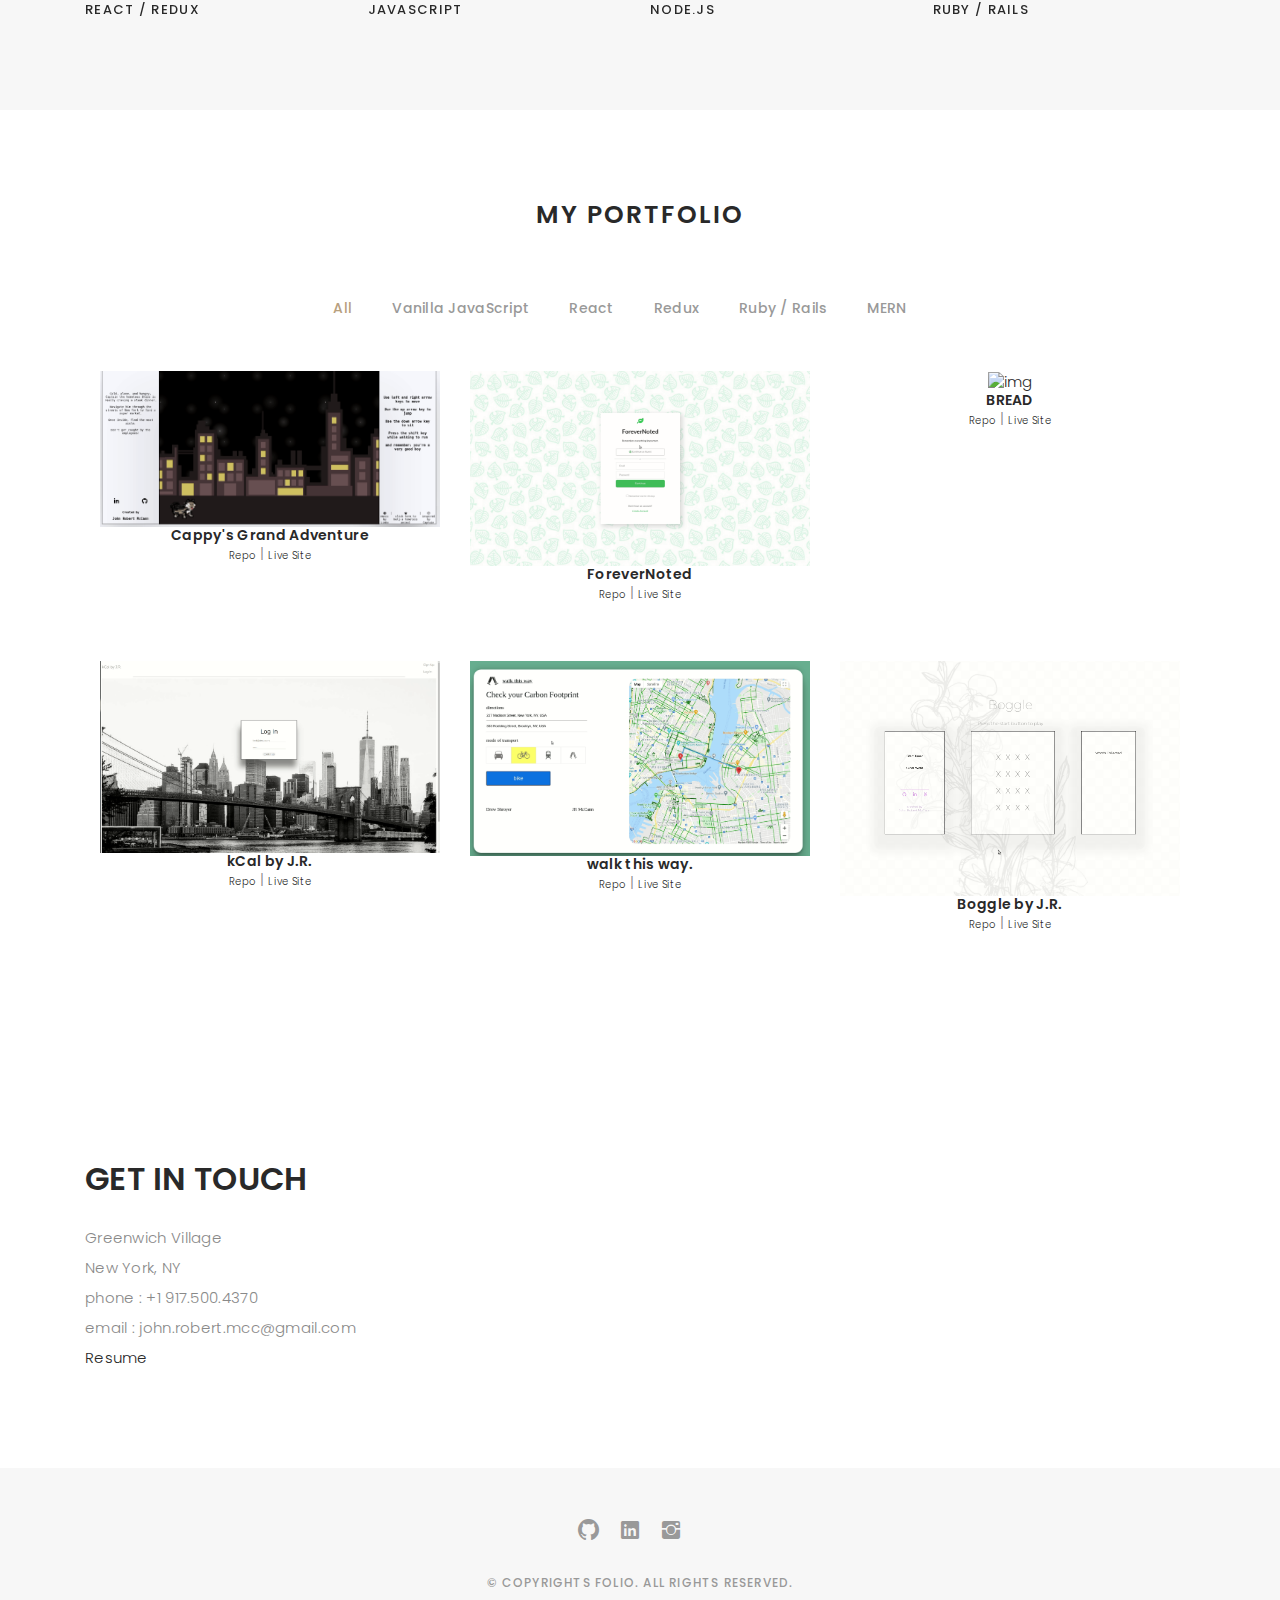
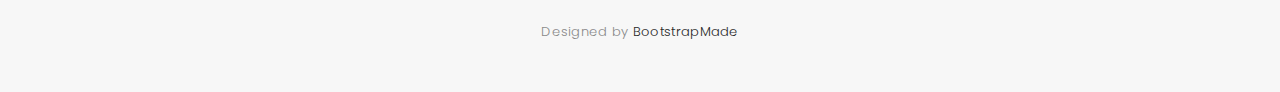
==== commit 11244327: "new resume" ====
--- a/index.html
+++ b/index.html
@@ -360,7 +360,7 @@
                 <li><span>New York, NY</span></li>
                 <li><span> phone : +1 917.500.4370</span></li>
                 <li><span>email : john.robert.mcc@gmail.com</span></li>
-                <li><span><a href="https://drive.google.com/file/d/1gi-NU75xBGokSfIlVPMR6xCyZhouJwcJ/view?usp=sharing" target="_blank">Resume</a></span></li>
+                <li><span><a href="https://drive.google.com/file/d/1DAslBD1l-GOct0EkcWqMTOmPRp6uF_4z/view?usp=sharing" target="_blank">Resume</a></span></li>
               </ul>
 
             </div>
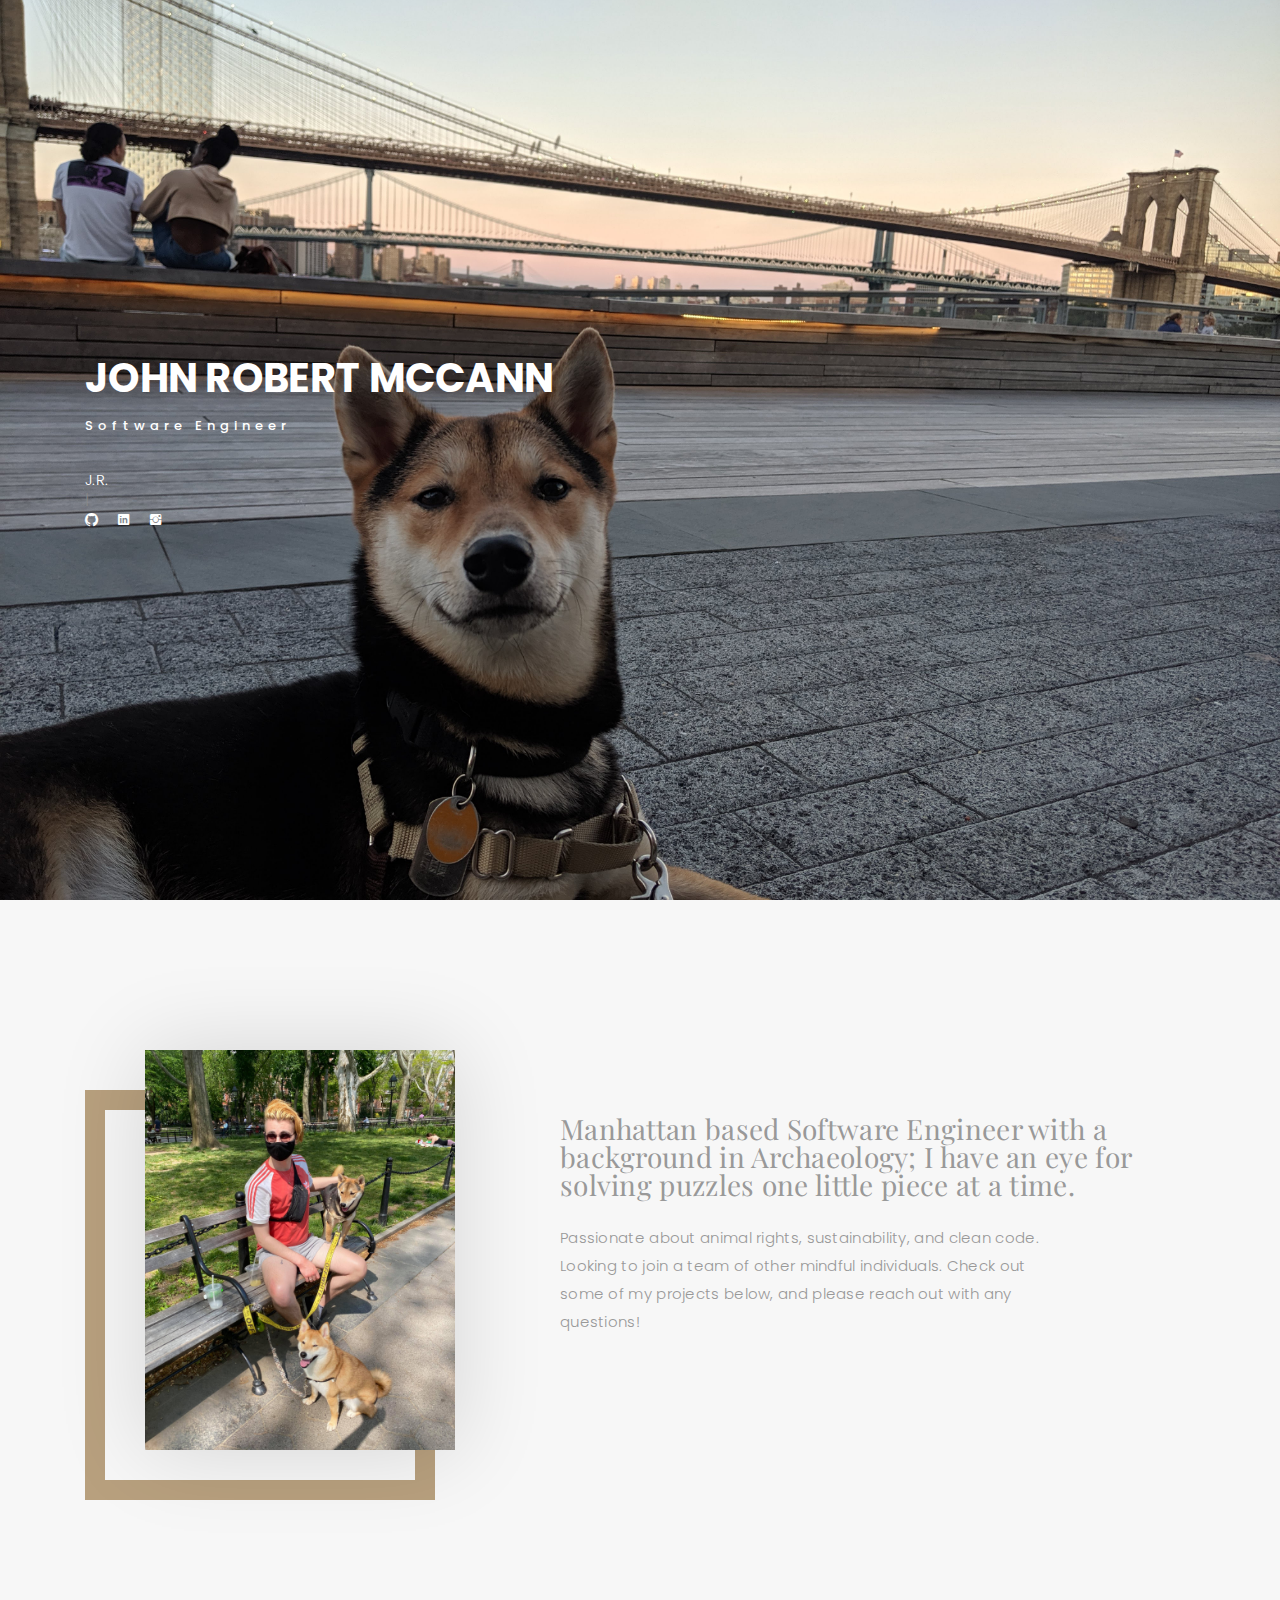
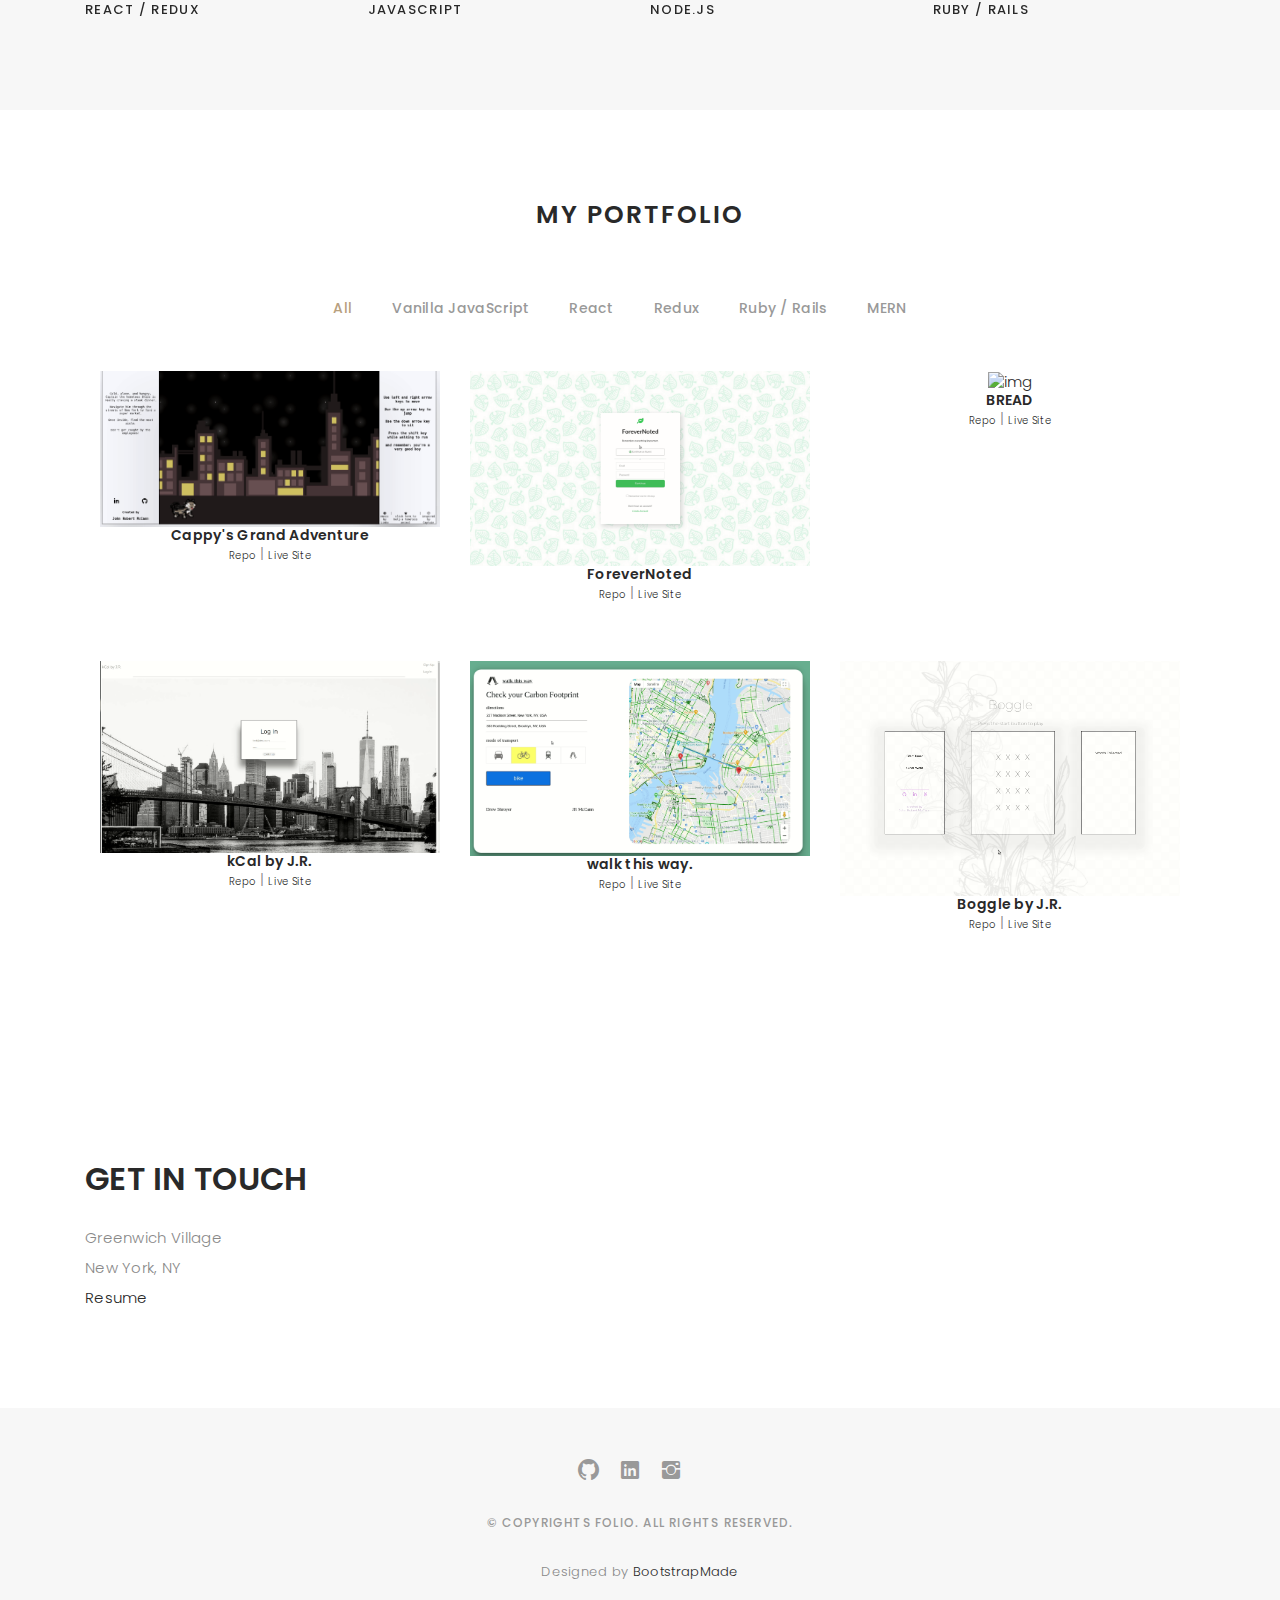
==== commit 02dae74e: "removed phone and email" ====
--- a/index.html
+++ b/index.html
@@ -358,8 +358,8 @@
               <ul class="contact-details">
                 <li><span>Greenwich Village</span></li>
                 <li><span>New York, NY</span></li>
-                <li><span> phone : +1 917.500.4370</span></li>
-                <li><span>email : john.robert.mcc@gmail.com</span></li>
+                <!-- <li><span> phone : +1 917.500.4370</span></li> -->
+                <!-- <li><span>email : john.robert.mcc@gmail.com</span></li> -->
                 <li><span><a href="https://drive.google.com/file/d/1DAslBD1l-GOct0EkcWqMTOmPRp6uF_4z/view?usp=sharing" target="_blank">Resume</a></span></li>
               </ul>
 
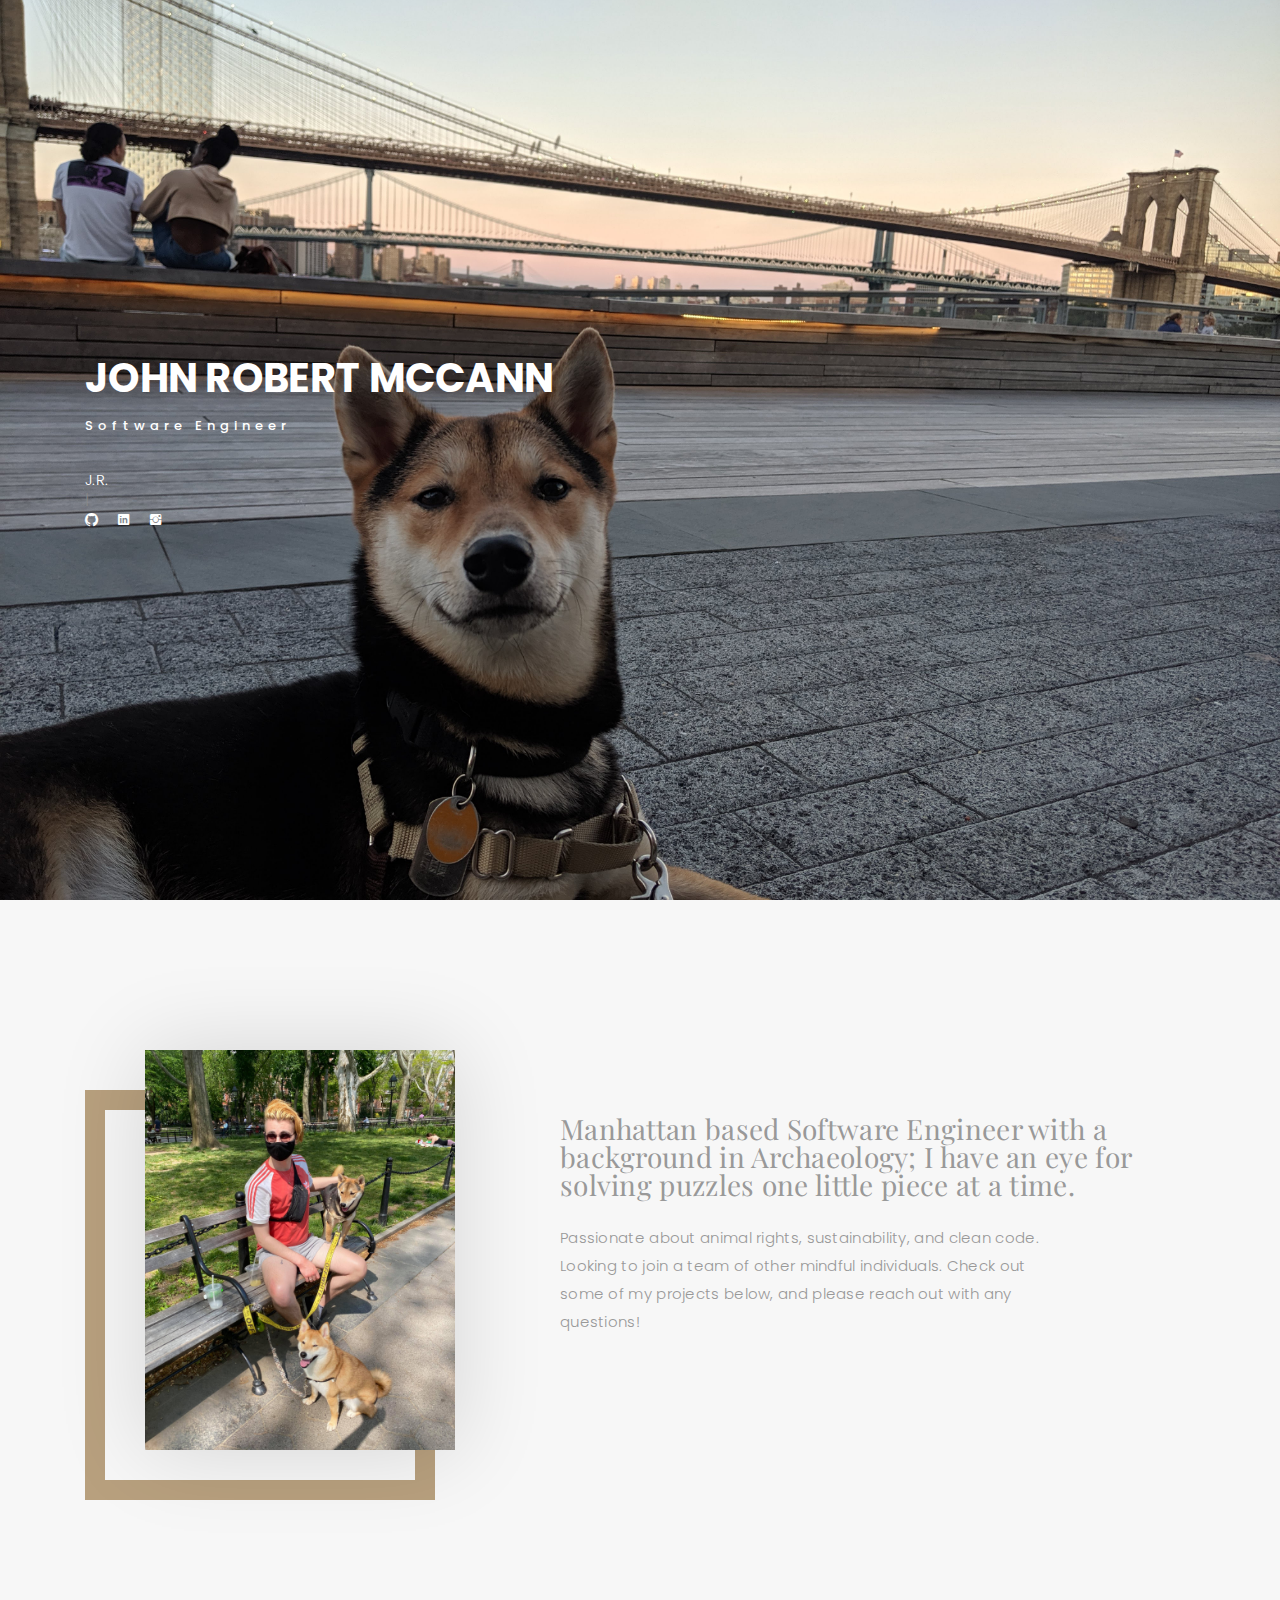
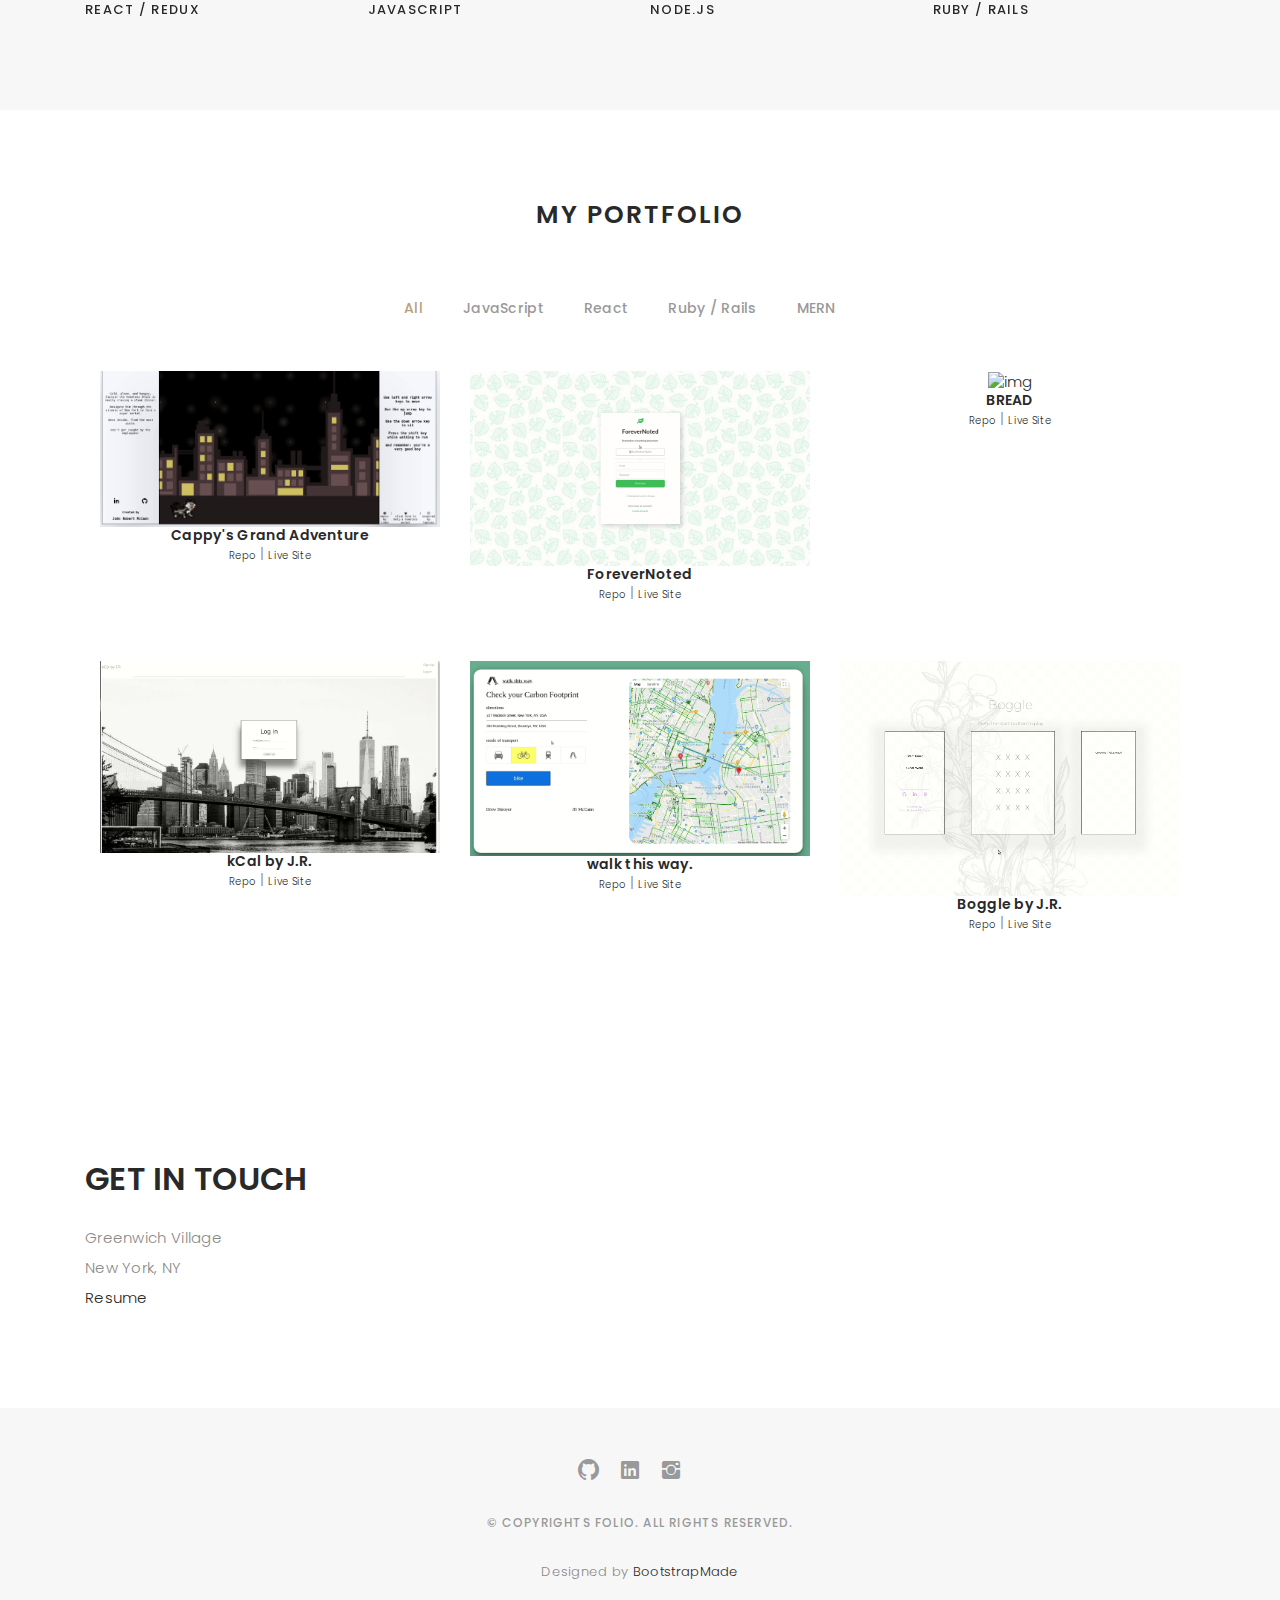
==== commit acf8ad9b: "cleaned up" ====
--- a/index.html
+++ b/index.html
@@ -206,9 +206,8 @@
 
             <ul class="nav list-unstyled" id="portfolio-flters">
               <li class="filter filter-active" data-filter=".all">all</li>
-              <li class="filter" data-filter=".javascript">Vanilla JavaScript</li>
+              <li class="filter" data-filter=".javascript">JavaScript</li>
               <li class="filter" data-filter=".react">React </li>
-              <li class="filter" data-filter=".redux">Redux </li>
               <li class="filter" data-filter=".ruby">Ruby / Rails</li>
               <li class="filter" data-filter=".MERN">MERN</li>
             </ul>
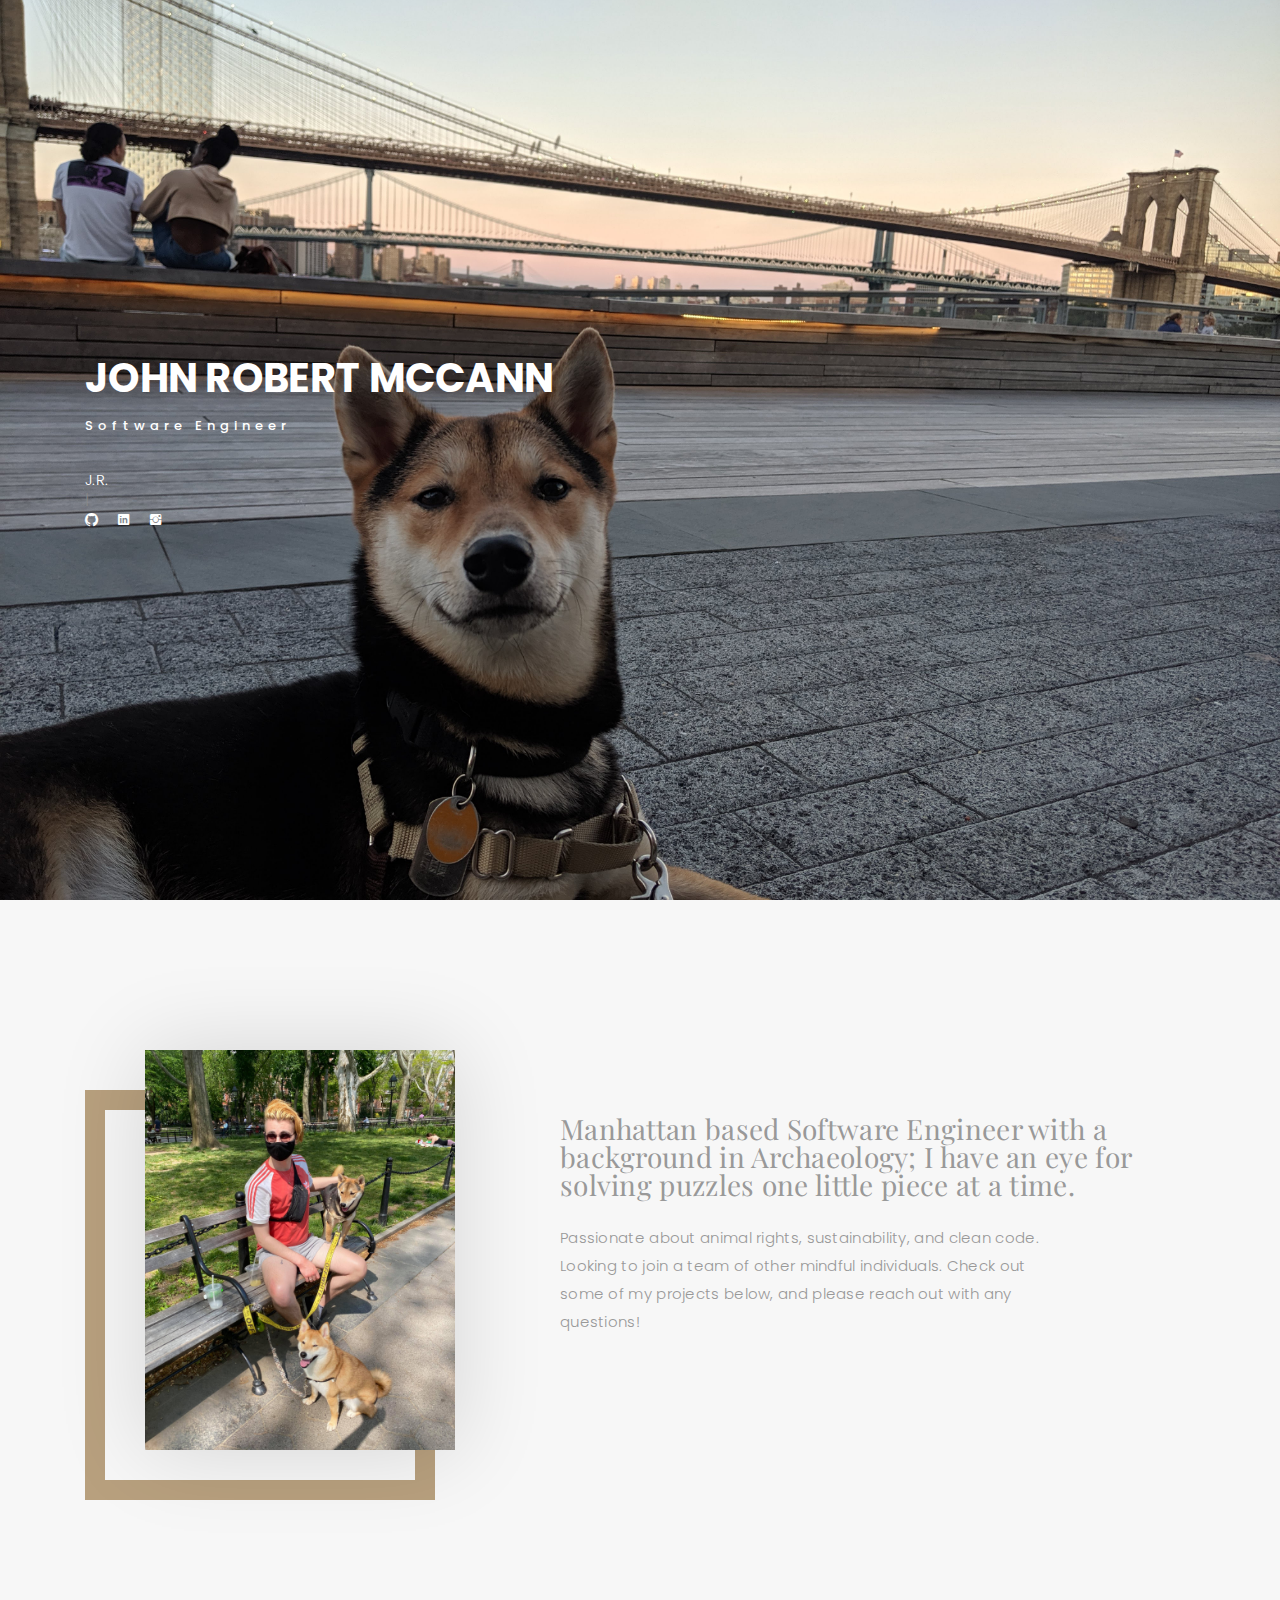
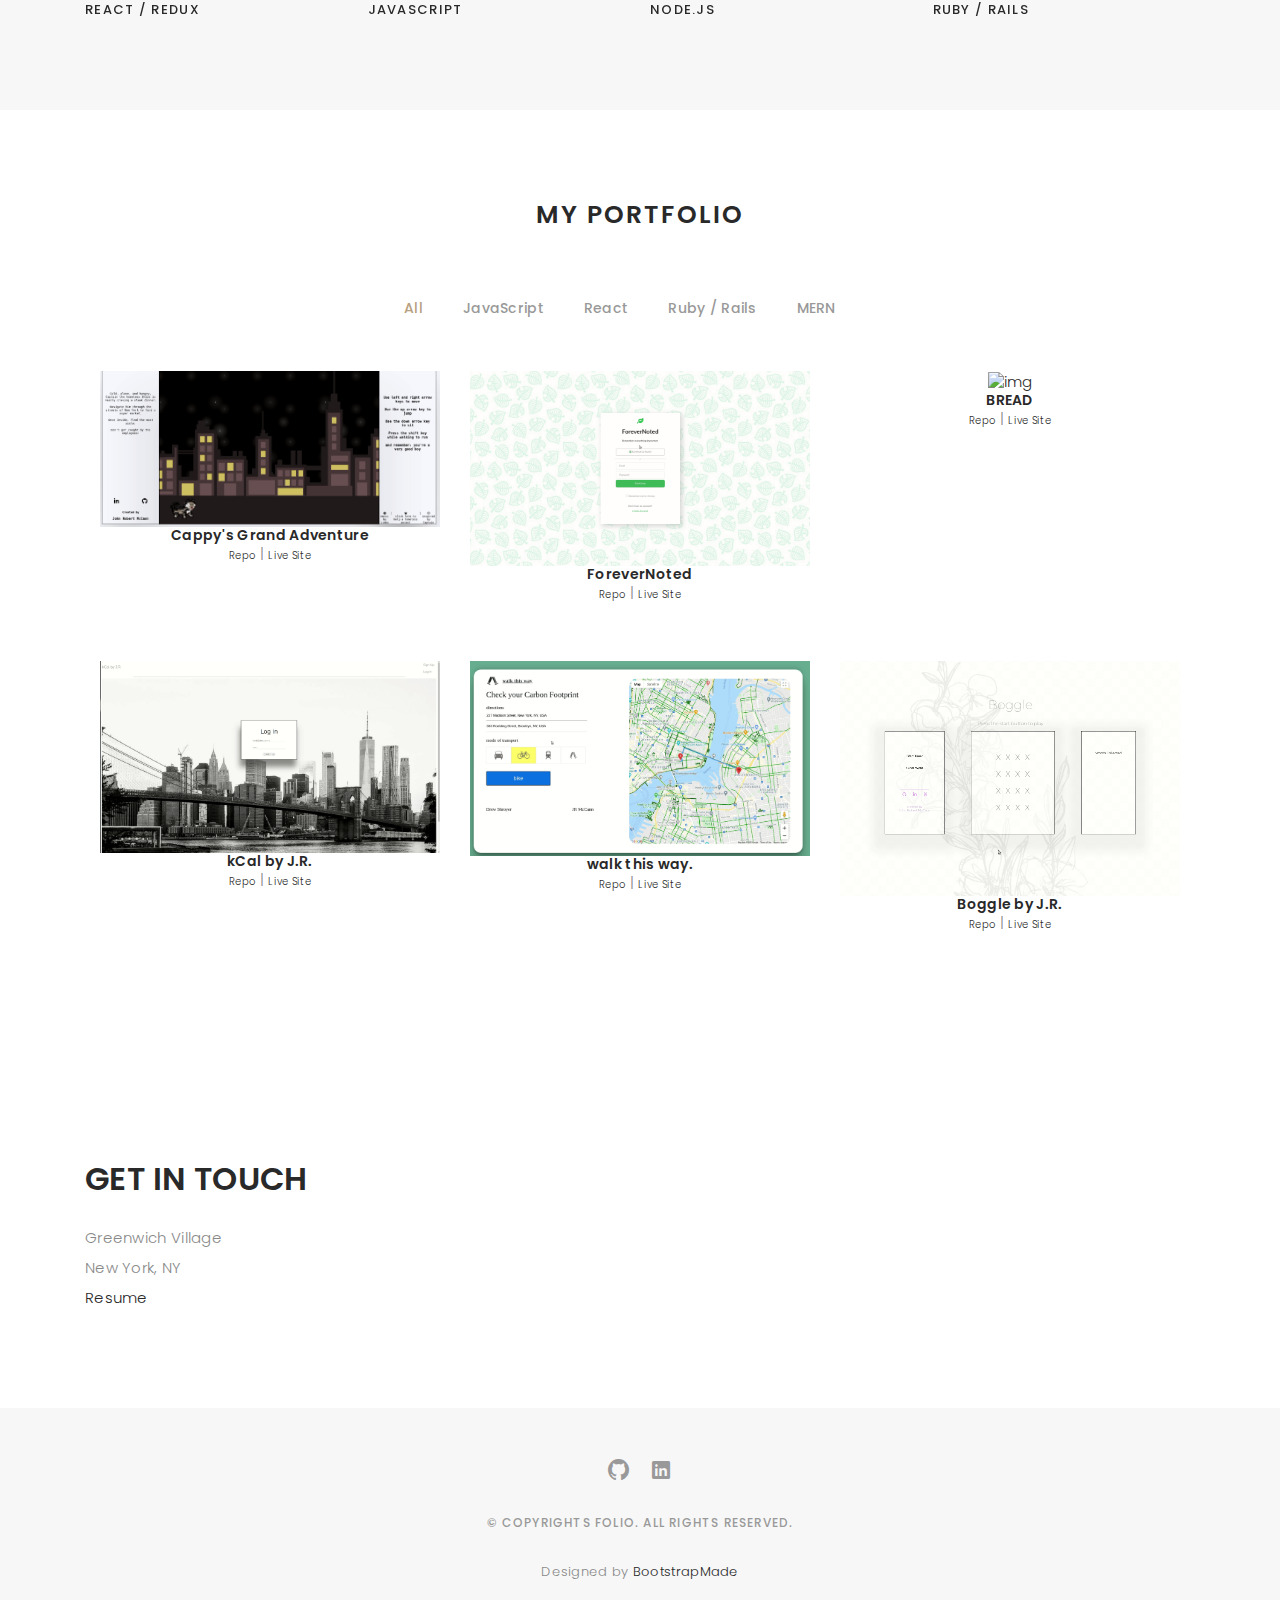
==== commit 4f720452: "updated resume" ====
--- a/index.html
+++ b/index.html
@@ -11,7 +11,9 @@
   <meta content="John Robert McCann" name="title">
 
   <!-- Google Fonts -->
-  <link href="https://fonts.googleapis.com/css?family=Poppins:300,300i,400,400i,500,500i,600,600i,700,700i|Playfair+Display:400,400i,700,700i,900,900i" rel="stylesheet">
+  <link
+    href="https://fonts.googleapis.com/css?family=Poppins:300,300i,400,400i,500,500i,600,600i,700,700i|Playfair+Display:400,400i,700,700i,900,900i"
+    rel="stylesheet">
 
   <!-- Bootstrap CSS File -->
   <link href="lib/bootstrap/css/bootstrap.min.css" rel="stylesheet">
@@ -87,10 +89,13 @@
         <span class="typed"></span>
 
         <ul class="list-unstyled list-social">
-          <li><a href="https://github.com/johnrobertmcc" target=_blank><i class="ionicons ion-social-github"></i></a></li>
-          <li><a href="https://www.linkedin.com/in/jrmcc/" target='_blank'><i class="ionicons ion-social-linkedin"></i></a></li>
+          <li><a href="https://github.com/johnrobertmcc" target=_blank><i class="ionicons ion-social-github"></i></a>
+          </li>
+          <li><a href="https://www.linkedin.com/in/jrmcc/" target='_blank'><i
+                class="ionicons ion-social-linkedin"></i></a></li>
           <li><a href="https://angel.co/u/john-robert-mccann" target='_blank'><i class="fab fa-angellist"></i></a></li>
-          <li><a href="https://www.instagram.com/john.robert.mcc/?hl=en" target='_blank'><i class="ion-social-instagram"></i></a></li>
+          <li><a href="https://www.instagram.com/john.robert.mcc/?hl=en" target='_blank'><i
+                class="ion-social-instagram"></i></a></li>
         </ul>
       </div>
     </div>
@@ -114,8 +119,11 @@
         <div class="col-lg-7">
           <div class="about-descr">
 
-            <p class="p-heading">Manhattan based Software Engineer with a background in Archaeology; I have an eye for solving puzzles one little piece at a time.</p>
-            <p class="separator">Passionate about animal rights, sustainability, and clean code. Looking to join a team of other mindful individuals. Check out some of my projects below, and please reach out with any questions! </p>
+            <p class="p-heading">Manhattan based Software Engineer with a background in Archaeology; I have an eye for
+              solving puzzles one little piece at a time.</p>
+            <p class="separator">Passionate about animal rights, sustainability, and clean code. Looking to join a team
+              of other mindful individuals. Check out some of my projects below, and please reach out with any
+              questions! </p>
 
           </div>
 
@@ -130,58 +138,58 @@
   <div id="services">
     <div class="container">
 
-        <div class="services-carousel owl-theme">
-
-          <div class="services-block">
-
-            <i class="fab fa-react"></i>
-            <span>React / Redux</span>
-
-          </div>
-
-          <div class="services-block">
-          
-            <i class="fab fa-js-square"></i>
-            <span>JavaScript</span>
-          
-          </div>
-          
-          <div class="services-block">
-            
-            <i class="fab fa-node-js"></i>
-            <span>node.js</span>
-            
-          </div>
-          
-
-          <div class="services-block">
-
-            <i class="fas fa-gem"></i>
-            <span>Ruby / Rails</span>
-
-          </div>
-          
-
-          <div class="services-block">
-
-            <i class="fab fa-html5"></i>
-            <span>HTML5</span>
-
-          </div>
-          <div class="services-block">
-
-            <i class="fab fa-css3"></i>
-            <span>CSS3</span>
-
-          </div>
-          <div class="services-block">
-
-            <i class="fas fa-database"></i>
-            <span>SQL</span>
-
-          </div>
-
-        </div>
+      <div class="services-carousel owl-theme">
+
+        <div class="services-block">
+
+          <i class="fab fa-react"></i>
+          <span>React / Redux</span>
+
+        </div>
+
+        <div class="services-block">
+
+          <i class="fab fa-js-square"></i>
+          <span>JavaScript</span>
+
+        </div>
+
+        <div class="services-block">
+
+          <i class="fab fa-node-js"></i>
+          <span>node.js</span>
+
+        </div>
+
+
+        <div class="services-block">
+
+          <i class="fas fa-gem"></i>
+          <span>Ruby / Rails</span>
+
+        </div>
+
+
+        <div class="services-block">
+
+          <i class="fab fa-html5"></i>
+          <span>HTML5</span>
+
+        </div>
+        <div class="services-block">
+
+          <i class="fab fa-css3"></i>
+          <span>CSS3</span>
+
+        </div>
+        <div class="services-block">
+
+          <i class="fas fa-database"></i>
+          <span>SQL</span>
+
+        </div>
+
+      </div>
 
     </div>
 
@@ -221,15 +229,18 @@
                 <img src="images/portfolio/meta-tag.gif" alt="img">
                 <h4>Cappy's Grand Adventure</h4>
               </a>
-                <a class="repo" target='_blank' href="https://github.com/johnrobertmcc/Cappy-s-Grand-Adventure">Repo</a> | <a class="repo" target='_blank' href="https://johnrobertmcc.github.io/Cappy-s-Grand-Adventure/">Live Site</a>
+              <a class="repo" target='_blank' href="https://github.com/johnrobertmcc/Cappy-s-Grand-Adventure">Repo</a> |
+              <a class="repo" target='_blank' href="https://johnrobertmcc.github.io/Cappy-s-Grand-Adventure/">Live
+                Site</a>
             </div>
 
             <div class="col-lg-4 col-md-6 portfolio-thumbnail all react redux ruby rails">
               <a target='_blank' href="https://forevernoted.herokuapp.com/#/">
-                <img src="images/portfolio/new.gif"  alt="img">
+                <img src="images/portfolio/new.gif" alt="img">
                 <h4>ForeverNoted</h4>
               </a>
-                <a class="repo" target='_blank' href="https://github.com/johnrobertmcc/ForeverNoted">Repo</a> | <a target='_blank' class="repo" href="https://forevernoted.herokuapp.com/#/">Live Site</a>
+              <a class="repo" target='_blank' href="https://github.com/johnrobertmcc/ForeverNoted">Repo</a> | <a
+                target='_blank' class="repo" href="https://forevernoted.herokuapp.com/#/">Live Site</a>
 
             </div>
 
@@ -238,7 +249,8 @@
                 <img src="images/portfolio/bread.gif" alt="img">
                 <h4>BREAD</h4>
               </a>
-              <a target='_blank' class="repo" href="https://github.com/johnrobertmcc/bread">Repo</a> | <a class="repo" target='_blank' href="http://mongo-bread.herokuapp.com/">Live Site</a>
+              <a target='_blank' class="repo" href="https://github.com/johnrobertmcc/bread">Repo</a> | <a class="repo"
+                target='_blank' href="http://mongo-bread.herokuapp.com/">Live Site</a>
 
             </div>
             <div class="col-lg-4 col-md-6 portfolio-thumbnail all ruby react redux">
@@ -246,7 +258,8 @@
                 <img src="images/portfolio/kcal-intro.gif" alt="img">
                 <h4>kCal by J.R.</h4>
               </a>
-                <a target='_blank' class="repo" href=https://github.com/johnrobertmcc/kCal-by-J.R.>Repo</a> | <a class="repo" target='_blank' href="http://kcalbyjr.herokuapp.com/">Live Site</a>
+              <a target='_blank' class="repo" href=https://github.com/johnrobertmcc/kCal-by-J.R.>Repo</a> | <a
+                class="repo" target='_blank' href="http://kcalbyjr.herokuapp.com/">Live Site</a>
 
             </div>
             <div class="col-lg-4 col-md-6 portfolio-thumbnail all react javascript">
@@ -254,7 +267,8 @@
                 <img src="images/portfolio/wtw2.gif" alt="img">
                 <h4>walk this way.</h4>
               </a>
-                <a target='_blank' class="repo" href="https://github.com/johnrobertmcc/walk-this-way">Repo</a> | <a class="repo" target='_blank' href="https://johnrobertmcc.github.io/walk-this-way/">Live Site</a>
+              <a target='_blank' class="repo" href="https://github.com/johnrobertmcc/walk-this-way">Repo</a> | <a
+                class="repo" target='_blank' href="https://johnrobertmcc.github.io/walk-this-way/">Live Site</a>
             </div>
 
             <div class="col-lg-4 col-md-6 portfolio-thumbnail all react javascript">
@@ -262,7 +276,8 @@
                 <img src="images/portfolio/boggle-demo2.gif" alt="img">
                 <h4>Boggle by J.R.</h4>
               </a>
-                <a target='_blank' class="repo" href="https://github.com/johnrobertmcc/boggle">Repo</a> | <a class="repo" target='_blank' href="https://johnrobertmcc.github.io/boggle/">Live Site</a>
+              <a target='_blank' class="repo" href="https://github.com/johnrobertmcc/boggle">Repo</a> | <a class="repo"
+                target='_blank' href="https://johnrobertmcc.github.io/boggle/">Live Site</a>
             </div>
 
           </div>
@@ -359,7 +374,8 @@
                 <li><span>New York, NY</span></li>
                 <!-- <li><span> phone : +1 917.500.4370</span></li> -->
                 <!-- <li><span>email : john.robert.mcc@gmail.com</span></li> -->
-                <li><span><a href="https://drive.google.com/file/d/1DAslBD1l-GOct0EkcWqMTOmPRp6uF_4z/view?usp=sharing" target="_blank">Resume</a></span></li>
+                <li><span><a href="https://drive.google.com/file/d/1FxrF5heV5jvv_lvIg89q9uOe5sfF50HR/view?usp=sharing"
+                      target="_blank">Resume</a></span></li>
               </ul>
 
             </div>
@@ -404,12 +420,12 @@
                   <input type="submit" class="btn btn-defeault btn-send" value="Send message">
                 </div> -->
 
-              </div>
-            </form>
-          </div>
-        </div>
-      </div>
-    </div>
+        </div>
+        </form>
+      </div>
+    </div>
+  </div>
+  </div>
   </div>
   <!-- start sectoion contact -->
 
@@ -420,11 +436,16 @@
       <div class="socials-media text-center">
 
         <ul class="list-unstyled">
-      <li><a href="https://github.com/johnrobertmcc" target=_blank><i class="ionicons ion-social-github"></i></a></li>
-      <li><a href="https://www.linkedin.com/in/jrmcc/" target='_blank'><i class="ionicons ion-social-linkedin"></i></a></li>
-      <li><a href="https://angel.co/u/john-robert-mccann" target='_blank'><i class="fab fa-angellist"></i></a></li>
-      <li><a href="https://www.instagram.com/john.robert.mcc/?hl=en" target='_blank'><i class="ion-social-instagram"></i></a>
-      </li>
+          <li>
+            <a href="https://github.com/johnrobertmcc" target=_blank>
+              <i class="ionicons ion-social-github"></i>
+            </a>
+          </li>
+          <li>
+            <a href="https://www.linkedin.com/in/jrmcc/" target='_blank'>
+              <i class="ionicons ion-social-linkedin"></i>
+            </a>
+          </li>
         </ul>
 
       </div>
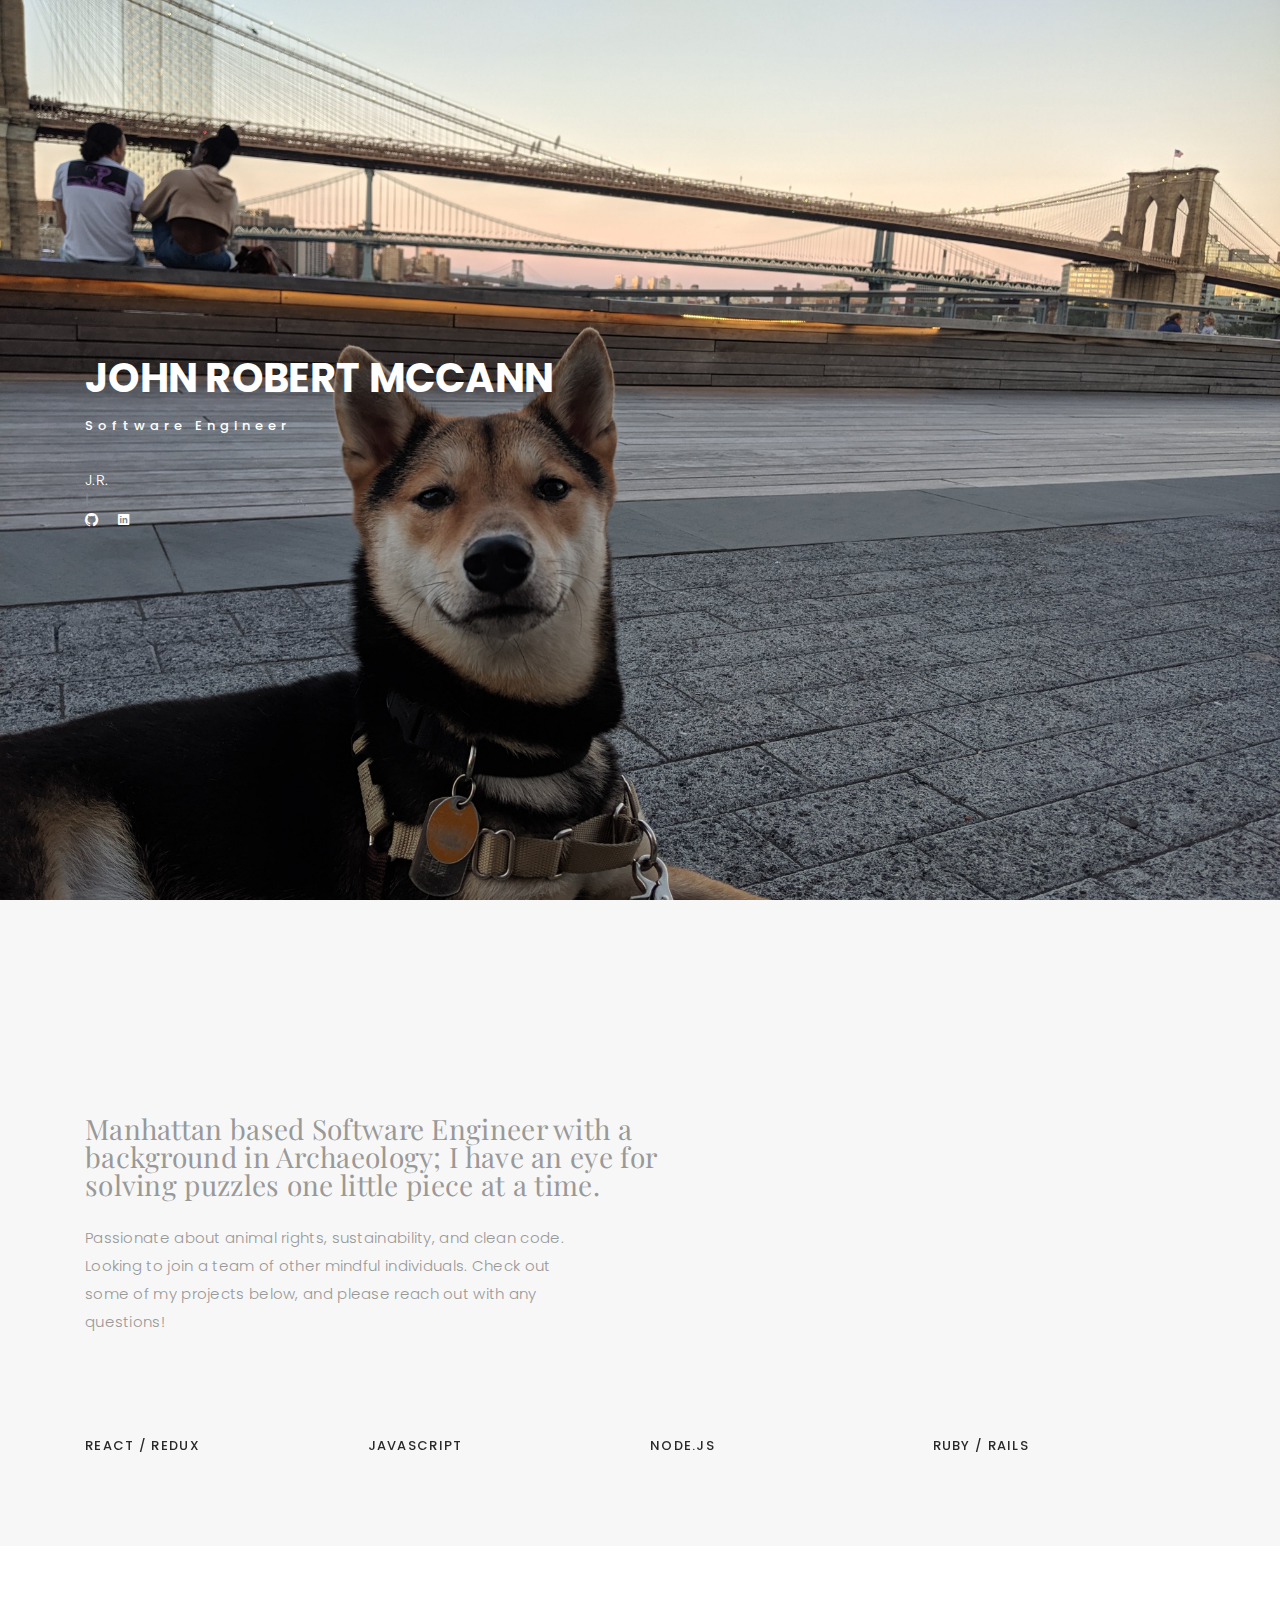
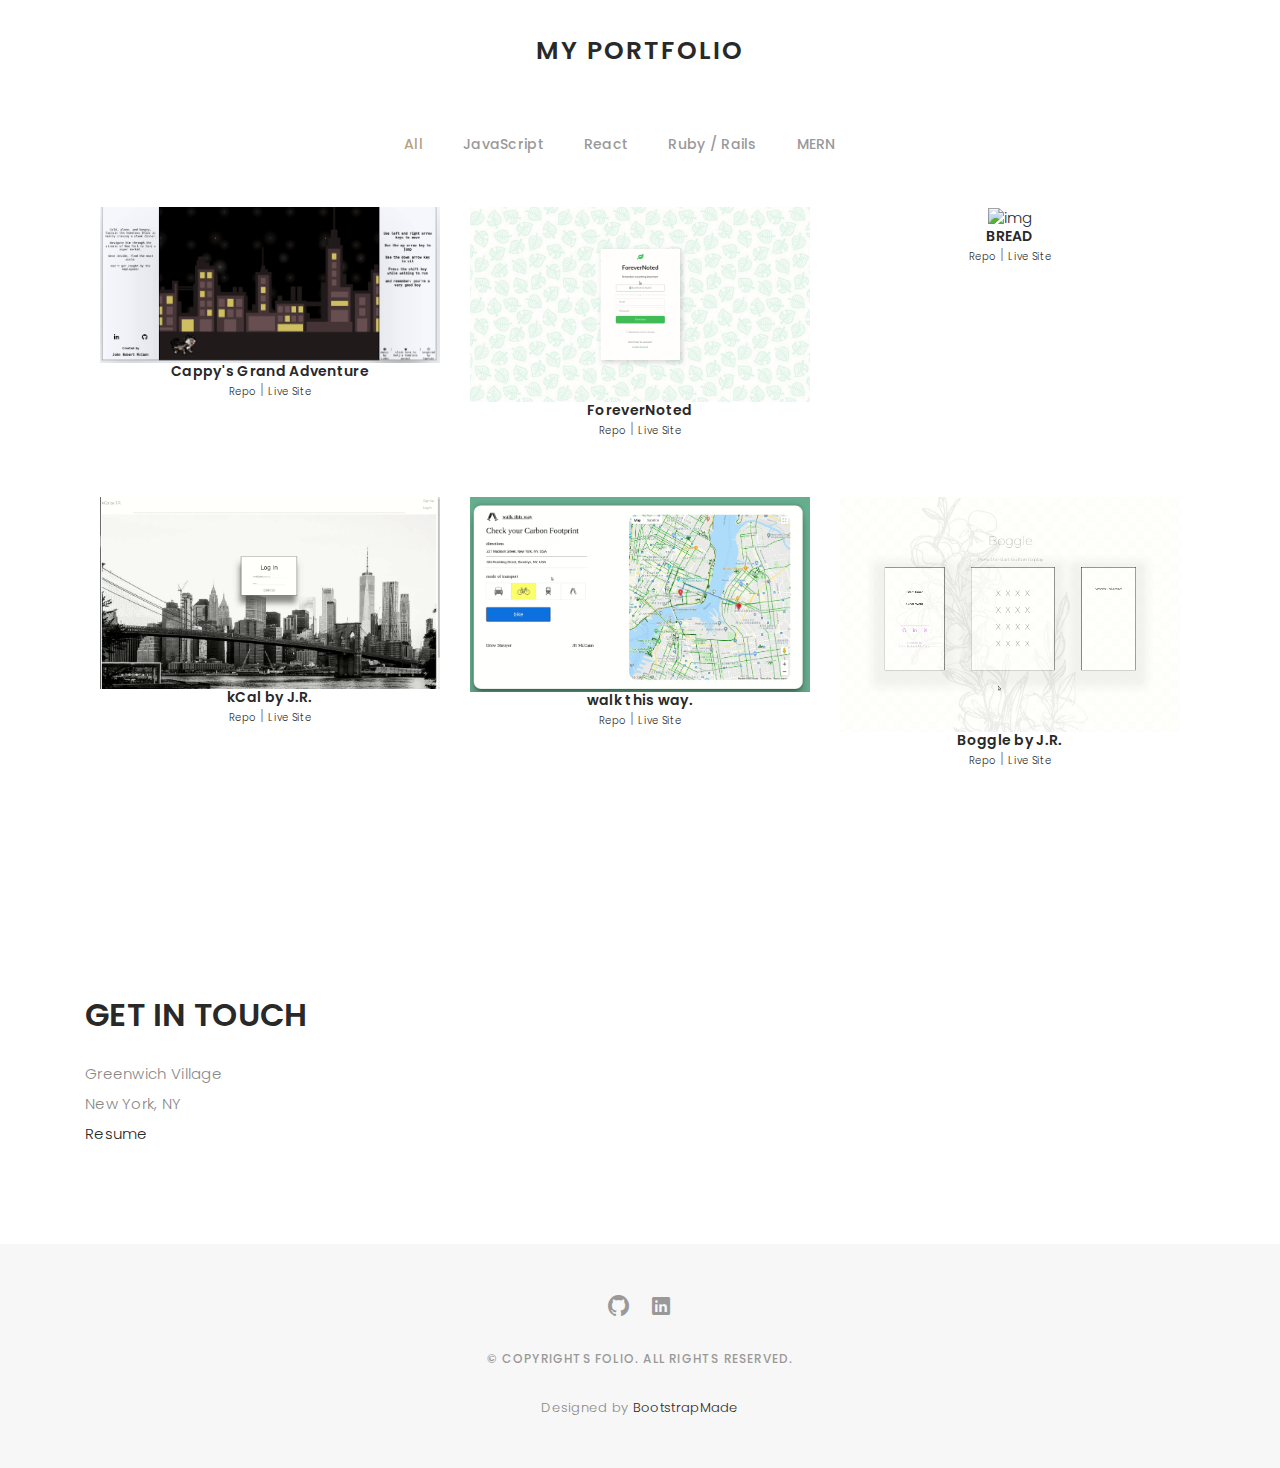
==== commit 97f526eb: "Update index.html" ====
--- a/index.html
+++ b/index.html
@@ -94,8 +94,6 @@
           <li><a href="https://www.linkedin.com/in/jrmcc/" target='_blank'><i
                 class="ionicons ion-social-linkedin"></i></a></li>
           <li><a href="https://angel.co/u/john-robert-mccann" target='_blank'><i class="fab fa-angellist"></i></a></li>
-          <li><a href="https://www.instagram.com/john.robert.mcc/?hl=en" target='_blank'><i
-                class="ion-social-instagram"></i></a></li>
         </ul>
       </div>
     </div>
@@ -107,14 +105,6 @@
   <div id="about" class="paddsection">
     <div class="container">
       <div class="row justify-content-between">
-
-        <div class="col-lg-4 ">
-          <div class="div-img-bg">
-            <div class="about-img">
-              <img src="images/me_dogs.jpg" class="img-responsive" alt="me">
-            </div>
-          </div>
-        </div>
 
         <div class="col-lg-7">
           <div class="about-descr">
